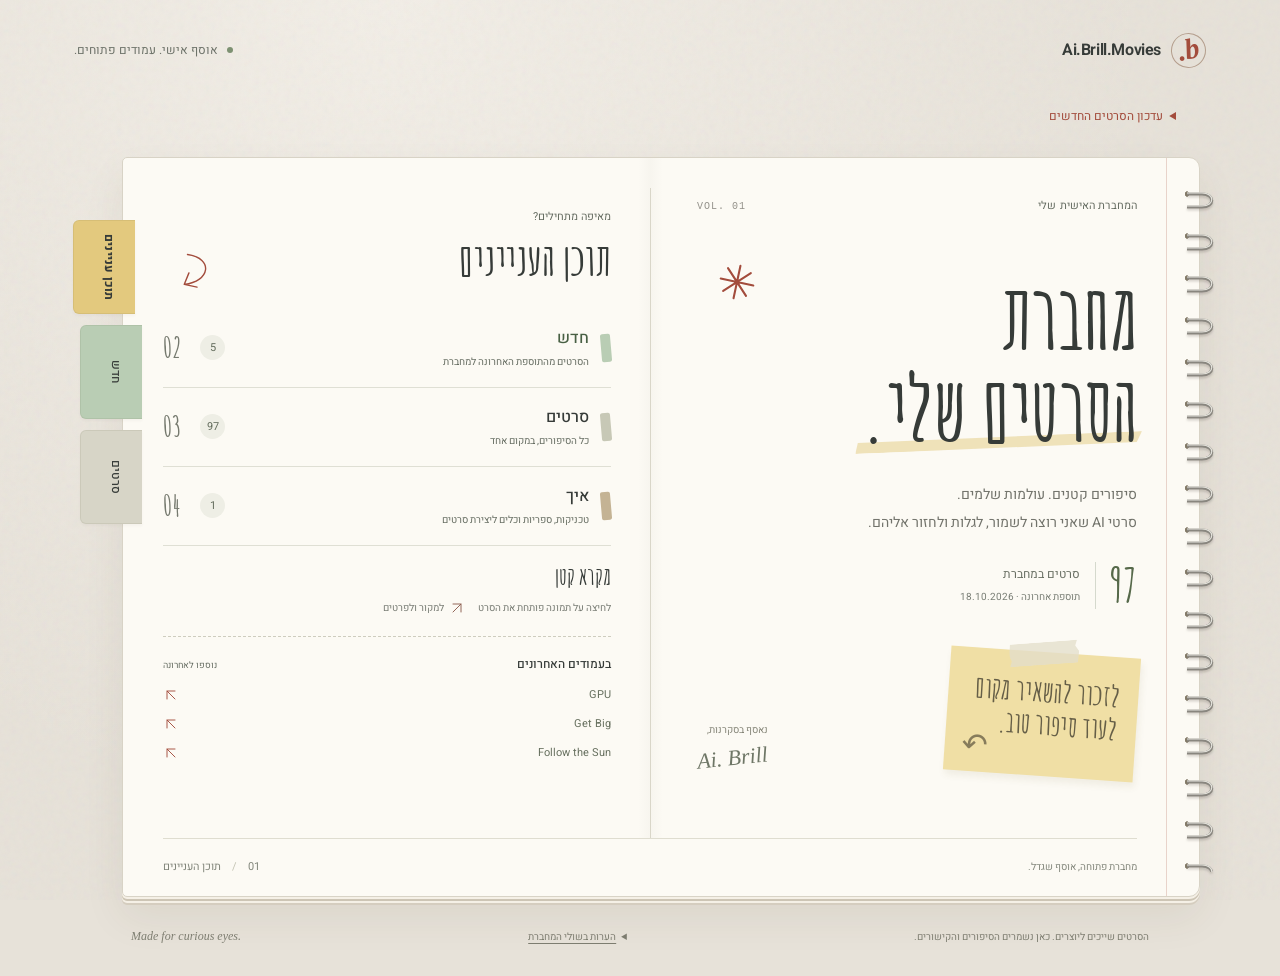
==== index.html @ 8039e8ba "Remove loved and disliked tabs and TOC rows" ====
<!doctype html>
<html lang="he" dir="rtl">
<head>
  <meta charset="utf-8">
  <meta name="viewport" content="width=device-width, initial-scale=1">
  <meta name="description" content="מחברת הסרטים האישית שלי. אוסף של סרטי AI, סיפורים, יוצרים ורעיונות ששווה לשמור.">
  <meta name="theme-color" content="#e7e2d9">
  <title>מחברת הסרטים שלי | Ai.Brill.Movies</title>
  <link rel="icon" href="assets/favicon.ico" sizes="16x16 32x32 48x48">
  <link rel="icon" href="assets/favicon.svg" type="image/svg+xml" sizes="any">
  <link rel="apple-touch-icon" href="assets/apple-touch-icon.png" sizes="180x180">
  <link rel="preload" href="assets/fonts/heebo.woff" as="font" type="font/woff" crossorigin>
  <link rel="preload" href="assets/fonts/amatic-hebrew.woff" as="font" type="font/woff" crossorigin>
  <link rel="stylesheet" href="style.css">
  <script src="film-images.js" defer></script>
  <script src="film-dates.js" defer></script>
  <script src="film-editor.js" defer></script>
  <script src="script.js" defer></script>
</head>
<body>
  <a class="skip" href="#main">דילוג למחברת</a>
  <header class="desk-header">
    <a class="brand" href="#home" aria-label="Ai.Brill.Movies — תוכן העניינים"><span class="brand-mark" aria-hidden="true">b.</span><span dir="ltr">Ai.Brill.Movies</span></a>
    <p class="desk-caption"><span class="status-dot" aria-hidden="true"></span> אוסף אישי. עמודים פתוחים.</p>
  </header>
  <details class="library-update">
    <summary>עדכון הסרטים החדשים</summary>
    <p>להכנסת הסרטים מהתוספת האחרונה ל״חדש״ ולהשארת הסרטים הקודמים בקטגוריות שלהם.</p>
    <a class="file-button" href="https://github.com/Adibrill1/Ai.Brill.Movies/actions/workflows/update-films.yml" target="_blank" rel="noopener noreferrer">פתיחת העדכון ב־GitHub <svg class="arrow-icon" aria-hidden="true" viewBox="0 0 24 24"><path d="M6 18 18 6M6 6h12v12"/></svg></a>
    <p>ב־GitHub לחצי על <bdi>Run workflow</bdi> ואז על כפתור ההפעלה הירוק. נדרשת כניסה לחשבון שלך. בסיום חזרי למחברת ורענני את העמוד.</p>
  </details>
  <div class="notebook-wrap">
    <nav class="page-tabs" aria-label="דפי המחברת">
      <a href="#home" data-page="home" class="tab tab-home" aria-current="page">תוכן עניינים</a>
      <a href="#new" data-page="new" class="tab tab-new">חדש</a>
      <a href="#all" data-page="all" class="tab tab-all">סרטים</a>
    </nav>
    <main id="main" class="notebook" tabindex="-1">
      <div class="binding" aria-hidden="true"></div>
      <div class="load-error" id="load-error" role="alert" hidden><p>הסרטים לא נטענו. אפשר לנסות שוב.</p><button id="retry" type="button">ניסיון נוסף <span aria-hidden="true">↻</span></button></div>
      <section id="home-page" aria-labelledby="home-title">
        <div class="opening-spread">
          <div class="cover-page">
            <div class="page-kicker"><span>המחברת האישית שלי</span><span class="edition" dir="ltr">VOL. 01</span></div>
            <div class="cover-heading"><svg class="pencil-star" aria-hidden="true" viewBox="0 0 48 48"><path d="M24 4v40M4 24h40M10 10l28 28M10 38l28-28"/></svg><h1 id="home-title" tabindex="-1">מחברת<br><span>הסרטים שלי.</span></h1><p class="intro">סיפורים קטנים. עולמות שלמים.<br>סרטי AI שאני רוצה לשמור, לגלות ולחזור אליהם.</p></div>
            <div class="collection-stamp"><span class="stamp-number" id="total-films">—</span><span>סרטים במחברת<br><span id="last-updated">ועוד מקום לסיפורים חדשים</span></span></div>
            <div class="cover-bottom"><div class="sticky-note"><span class="tape" aria-hidden="true"></span><p>לזכור להשאיר מקום<br>לעוד סיפור טוב.</p><span class="note-swish" aria-hidden="true">↶</span></div><div class="cover-signature"><span>נאסף בסקרנות,</span><span class="signature" dir="ltr">Ai. Brill</span></div></div>
          </div>
          <div class="contents-page">
            <div class="contents-heading"><span class="eyebrow">מאיפה מתחילים?</span><h2>תוכן העניינים</h2><svg class="hand-arrow" aria-hidden="true" viewBox="0 0 42 42"><path d="M9 4c27 0 26 24 1 30m0 0 3-12m-3 12 13 1"/></svg></div>
            <nav class="contents" aria-label="תוכן העניינים">
              <a class="contents-row" href="#new"><span class="contents-swatch swatch-new" aria-hidden="true"></span><span class="contents-label">חדש<small>הסרטים מהתוספת האחרונה למחברת</small></span><span class="contents-count" data-count="new">—</span><span class="contents-number">02</span></a>
              <a class="contents-row" href="#all"><span class="contents-swatch swatch-all" aria-hidden="true"></span><span class="contents-label">סרטים<small>כל הסיפורים, במקום אחד</small></span><span class="contents-count" data-count="all">—</span><span class="contents-number">03</span></a>
              <a class="contents-row" href="#how"><span class="contents-swatch swatch-how" aria-hidden="true"></span><span class="contents-label">איך<small>טכניקות, ספריות וכלים ליצירת סרטים</small></span><span class="contents-count" data-count="how">—</span><span class="contents-number">04</span></a>
            </nav>
            <div class="legend"><h3>מקרא קטן</h3><div class="legend-items"><span>לחיצה על תמונה פותחת את הסרט</span><span><svg class="arrow-icon" aria-hidden="true" viewBox="0 0 24 24"><path d="M6 18 18 6M6 6h12v12"/></svg> למקור ולפרטים</span></div></div>
            <section class="recent" aria-labelledby="recent-title"><div class="recent-heading"><h3 id="recent-title">בעמודים האחרונים</h3><span>נוספו לאחרונה</span></div><div id="recent-films"><p class="loading-copy" role="status">פותחים את המחברת…</p></div></section>
          </div>
        </div>
        <div class="page-footer"><span>מחברת פתוחה, אוסף שגדל.</span><span class="page-number">01 <span aria-hidden="true">/</span> תוכן העניינים</span></div>
      </section>
      <section id="collection-page" aria-labelledby="collection-title" hidden>
        <div class="collection-topline"><a class="back-link" href="#home"><span aria-hidden="true">→</span> לתוכן העניינים</a><span class="chapter-label" id="chapter-label">פרק 03</span></div>
        <header class="collection-heading"><div><span class="eyebrow" id="collection-eyebrow">כל הסיפורים, במקום אחד</span><h1 id="collection-title" tabindex="-1">סרטים</h1></div><p id="count" role="status" aria-live="polite"></p></header>
        <section class="controls" aria-label="חיפוש ומיון סרטים">
          <div class="search-field"><label for="search" class="visually-hidden">חיפוש לפי שם סרט, יוצר או כלי</label><svg aria-hidden="true" viewBox="0 0 24 24"><circle cx="10.5" cy="10.5" r="6.5"></circle><path d="m16 16 5 5"></path></svg><input type="search" id="search" placeholder="לחפש בין הדפים… שם סרט, יוצר או כלי"></div>
          <div class="sort-field"><label for="sort">לסדר לפי</label><select id="sort"><option value="newest">תאריך הסרט — החדש קודם</option><option value="oldest">תאריך הסרט — הישן קודם</option><option value="shortest">אורך הסרט — הקצר קודם</option><option value="longest">אורך הסרט — הארוך קודם</option><option value="title">שם הסרט</option></select></div><div class="hearts-field"><input type="checkbox" id="hearts-only"><label for="hearts-only">רק מסומנים בלב</label></div>
        </section>
        <p id="date-sort-note" class="field-hint">המיון לפי תאריך יצירה, ובהיעדרו לפי תאריך פרסום. תאריך חסר מופיע בסוף. אפשר להזין גם שנה בלבד דרך עריכת הכרטיס.</p>
        <div class="filter-summary"><p id="page-note">כל סרט הוא עולם קטן.</p><button id="reset" type="button" hidden>ניקוי החיפוש <span aria-hidden="true">×</span></button></div>
        <details class="personal-settings"><summary>הבחירות האישיות שלי</summary><p>הקטגוריות, הפריימים, המשכים והתאריכים שתערכי נשמרים בדפדפן הזה. אפשר לגבות אותם לקובץ ולהעביר למכשיר אחר.</p><div class="backup-actions"><button id="export-preferences" type="button">הורדת גיבוי</button><label class="file-button" for="import-preferences">טעינת גיבוי</label><input id="import-preferences" class="visually-hidden" type="file" accept="application/json,.json"></div><p id="preferences-status" role="status" aria-live="polite"></p></details>
        <div id="empty" class="empty-state" hidden><span class="empty-doodle" aria-hidden="true">⌕</span><h2>עוד לא כתוב כאן סיפור כזה.</h2><p>אפשר לנסות שם אחר או לפתוח עמוד אחר במחברת.</p></div>
        <p id="move-status" class="move-status" role="status" aria-live="polite"></p>
        <div id="grid" class="grid"></div>
        <div class="collection-end"><span aria-hidden="true">✳︎</span> סוף העמוד, בינתיים.</div>
        <div class="page-footer"><a href="#home">בחזרה לתוכן העניינים</a><span class="page-number" id="collection-page-number">03</span></div>
      </section>
      <noscript><p class="noscript">כדי לדפדף במחברת יש להפעיל JavaScript. אפשר גם לפתוח את <a href="films.json">רשימת הסרטים המלאה</a>.</p></noscript>
    </main>
  </div>
  <dialog id="film-editor" aria-labelledby="editor-title" aria-describedby="editor-storage-note">
    <form id="editor-form">
      <div class="editor-header"><div><span class="eyebrow">הכרטיס שלי במחברת</span><h2 id="editor-title">עריכת הכרטיס</h2><p id="editor-film-title" dir="auto"></p></div><button id="close-editor" class="close-editor" type="button" aria-label="סגירת בורר הפריימים">×</button></div>
      <p id="editor-storage-note" class="editor-note">הבחירה נשמרת בדפדפן הזה. אפשר לגבות אותה דרך ״הבחירות האישיות שלי״.</p>
      <fieldset id="frame-presets"><legend>תמונות לבחירה</legend><p id="frame-options-hint" class="field-hint"></p><div id="frame-options" class="frame-options"></div></fieldset>
      <div class="saved-frame-input"><label class="file-button" for="frame-image-file">בחירת פריים שכבר שמרתי כתמונה</label><input id="frame-image-file" class="visually-hidden" type="file" accept="image/jpeg,image/png,image/webp"></div>
      <div id="selected-frame" class="selected-frame" hidden><img id="frame-preview" alt="הפריים שנבחר לכרטיס"><span id="frame-selection-label">התמונה שנבחרה</span></div>
      <div class="duration-field"><label for="film-duration">אורך הסרט</label><input id="film-duration" type="text" dir="ltr" inputmode="text" placeholder="02:35" maxlength="9" aria-describedby="duration-hint"><small id="duration-hint">דקות:שניות, למשל 02:35. לסרט ארוך: שעות:דקות:שניות.</small></div>
      <fieldset class="film-date-fields"><legend>מתי הסרט נוצר או פורסם?</legend><p class="field-hint">אפשר לציין שנה (2025), חודש (2025-03) או תאריך מלא (2025-03-21). תאריך יצירה קודם לתאריך פרסום במיון.</p><label for="createdDate">תאריך יצירה</label><input id="createdDate" type="text" dir="ltr" maxlength="10" placeholder="YYYY-MM-DD"><label for="publishedDate">תאריך פרסום</label><input id="publishedDate" type="text" dir="ltr" maxlength="10" placeholder="YYYY-MM-DD"></fieldset>
      <p id="editor-message" class="editor-message" role="status" aria-live="polite"></p>
      <div class="editor-actions"><button id="save-film-preferences" type="submit">שמירה בכרטיס</button><button id="restore-film-defaults" type="button">חזרה לתמונה ולמשך המקוריים</button></div>
    </form>
  </dialog>
  <footer class="desk-footer"><p>הסרטים שייכים ליוצרים. כאן נשמרים הסיפורים והקישורים.</p><details><summary>הערות בשולי המחברת</summary><p>התאריך ליד סימן ＋ הוא תאריך ההוספה למחברת. המיון לפי תאריך הסרט משתמש בתאריך יצירה, או בתאריך פרסום כשאין תאריך יצירה; תאריך חסר אינו מוחלף בתאריך ההוספה. משך הצפייה הוא של גרסת הסרט המקושרת; לגרסאות אחרות עשוי להיות אורך שונה. כלי שלא אומת מסומן במפורש. פוסטרים: Runway AI Film Festival. תמונות מקדימות: סרטי YouTube ועמוד היוצר של PAOLA. בחירה בפסטיבל אינה מעידה על הכלי שבו נוצר הסרט.</p></details><span dir="ltr">Made for curious eyes.</span></footer>
</body>
</html>
---- style.css ----
@font-face{font-family:Heebo;src:url('assets/fonts/heebo.woff') format('woff');font-weight:100 900;font-display:swap}
@font-face{font-family:Amatic;src:url('assets/fonts/amatic-hebrew.woff') format('woff');font-weight:700;font-display:swap}
:root{color-scheme:light;--desk:#e7e2d9;--paper:#fcfaf4;--ink:#363b38;--muted:#656c61;--line:#dfdfd4;--rust:#a34c3c;--sage:#9eae8a;--pink:#dba997;--blue:#99afbf;--yellow:#e3c97e;--hand:Amatic,'Noto Sans Hebrew',sans-serif}
*{box-sizing:border-box}html{scroll-behavior:smooth;scroll-padding-top:28px}body{margin:0;background:radial-gradient(ellipse at 30% 0%,#f2eee7 0,transparent 60%),var(--desk);color:var(--ink);font:15px/1.65 Heebo,Arial,sans-serif}body::before{content:'';position:fixed;inset:0;pointer-events:none;opacity:.2;background-image:url("data:image/svg+xml,%3Csvg viewBox='0 0 180 180' xmlns='http://www.w3.org/2000/svg'%3E%3Cfilter id='n'%3E%3CfeTurbulence type='fractalNoise' baseFrequency='.8' numOctaves='3' stitchTiles='stitch'/%3E%3C/filter%3E%3Cpath fill='%23968f80' opacity='.24' filter='url(%23n)' d='M0 0h180v180H0z'/%3E%3C/svg%3E");z-index:-1}a{color:inherit;text-decoration:none}button,input,select{font:inherit;color:inherit}button{cursor:pointer}a,button{touch-action:manipulation;-webkit-tap-highlight-color:transparent}:focus-visible{outline:2px solid var(--rust);outline-offset:5px;border-radius:2px}[hidden]{display:none!important}.visually-hidden{position:absolute;width:1px;height:1px;padding:0;margin:-1px;overflow:hidden;clip-path:inset(50%);white-space:nowrap;border:0}.skip{position:fixed;top:-100px;right:20px;background:var(--paper);padding:12px 20px;z-index:10}.skip:focus{top:8px}
/* Desk, paper edges, binding and index tabs. */
.desk-header{max-width:1200px;margin:0 auto;padding:30px 34px 24px;display:flex;justify-content:space-between;align-items:center;gap:16px}.brand{display:flex;align-items:center;gap:10px;font-size:16px;font-weight:650;letter-spacing:-.4px}.brand-mark{font-family:Georgia,serif;font-size:29px;font-style:italic;line-height:1;color:var(--rust);border:1px solid #b49e8d;width:35px;height:35px;text-align:center;border-radius:50%;transform:rotate(-12deg);padding-top:1px}.desk-caption{margin:0;display:flex;align-items:center;gap:9px;font-size:12px;color:#6d7269}.status-dot{width:6px;height:6px;border-radius:50%;background:#7d9172}.notebook-wrap{position:relative;max-width:1120px;margin:0 auto 32px;padding-left:42px}.notebook{position:relative;min-height:720px;background:var(--paper);border:1px solid #d8d3c6;border-radius:5px 11px 11px 5px;box-shadow:0 2px 0 #f5f0e6,0 4px 0 #cdc5b5,0 6px 0 #f5f0e6,0 8px 0 #d5cdbf,0 20px 40px #493a2414;padding:30px 62px 0 40px}.notebook::before{content:'';position:absolute;inset:0 32px 0 auto;border-right:1px solid #d6aea180;pointer-events:none}.binding{position:absolute;top:24px;bottom:24px;right:-12px;width:30px;z-index:3;background:radial-gradient(ellipse 4px 6px at 18px 14px,#716655 0 60%,transparent 70%) 0 0/30px 42px repeat-y;pointer-events:none}.binding::after{content:'';position:absolute;inset:0;background:repeating-linear-gradient(180deg,transparent 0 10px,#bbb7af 10px,#f5f4f0 12px,#9b988f 14px,#77766f 16px,transparent 17px 42px);width:26px;filter:drop-shadow(0 2px 1px #42382b33);border-radius:5px}.page-tabs{position:absolute;top:63px;left:0;width:62px;display:flex;flex-direction:column;gap:11px;z-index:2}.tab{height:94px;width:62px;writing-mode:vertical-rl;display:flex;align-items:center;justify-content:center;border:1px solid #51482b15;border-right:0;border-radius:6px 0 0 6px;padding-left:7px;box-shadow:0 2px 3px #4038290a;font-size:12px;font-weight:500;letter-spacing:.2px;transition:transform .2s}.tab:hover,.tab[aria-current='page']{transform:translateX(-7px)}.tab[aria-current='page']{font-weight:750}.tab-home{background:var(--yellow)}.tab-all{background:#d7d5c7}.tab-festival{background:var(--sage)}.tab-community{background:var(--pink)}.tab-official{background:var(--blue)}.tab-how{background:#d8c9ae}
/* The opening spread. */
.opening-spread{display:grid;grid-template-columns:1fr 1fr;min-height:650px}.cover-page{padding:9px 0 24px 46px;position:relative;border-left:1px solid #dddacd}.cover-page::after{content:'';position:absolute;left:-13px;top:-30px;bottom:0;width:25px;background:linear-gradient(90deg,transparent,#62584208,transparent);pointer-events:none}.page-kicker{display:flex;justify-content:space-between;align-items:center;color:var(--muted);font-size:11px;letter-spacing:.1px}.edition{font:10px/1.5 monospace;letter-spacing:1px;color:#93918a}.cover-heading{position:relative;padding-top:56px}.cover-heading h1{font-family:var(--hand);font-weight:700;font-size:89px;line-height:1.03;letter-spacing:-1.6px;margin:0 0 27px}.cover-heading h1 span{display:inline-block;position:relative;z-index:0}.cover-heading h1 span::after{content:'';position:absolute;bottom:5px;left:-6px;right:-5px;height:13px;background:#dec16f70;transform:rotate(-2deg);z-index:-1;clip-path:polygon(1% 16%,100% 0,98% 83%,0 100%)}.pencil-star{position:absolute;left:20px;top:47px;font-size:40px;font-weight:400;color:var(--rust);transform:rotate(12deg)}.intro{font-size:14px;line-height:1.95;color:#72736b;margin:0;max-width:300px}.collection-stamp{display:flex;align-items:center;gap:15px;margin:26px 0 12px;color:#6a7064;font-size:12px;line-height:1.8}.stamp-number{font:700 47px/1 var(--hand);color:#56694a;border-left:1px solid #d5d9cd;padding-left:14px}.collection-stamp #last-updated{font-size:10px;color:#787d74}.cover-bottom{display:flex;justify-content:space-between;align-items:flex-end;margin-top:43px;gap:16px}.sticky-note{position:relative;transform:rotate(4deg);background:#f0dfa5;width:190px;min-height:124px;padding:23px 19px 10px;box-shadow:2px 5px 7px #66592c14;flex-shrink:0}.sticky-note p{margin:0;font:700 29px/1.15 var(--hand);color:#655e47}.tape{position:absolute;width:70px;height:23px;background:#e4dfccc4;top:-10px;left:58px;transform:rotate(-8deg);clip-path:polygon(2% 2%,98% 0,95% 25%,100% 50%,97% 100%,0 100%,3% 75%,0 50%)}.note-swish{position:absolute;bottom:0;left:17px;font-size:31px;color:#877c5b}.cover-signature{display:flex;flex-direction:column;gap:5px;padding-bottom:2px;color:#848477;font-size:10px}.signature{font:italic 22px/1.4 Georgia,serif;color:#6e7666;transform:rotate(-6deg);white-space:nowrap}
.contents-page{padding:15px 39px 24px 0}.contents-heading{position:relative;margin-bottom:22px}.eyebrow{font-size:11px;color:var(--muted)}.contents-heading h2{font:700 44px/1.25 var(--hand);margin:4px 0 0}.hand-arrow{position:absolute;left:13px;bottom:-7px;font:40px/1 var(--hand);color:var(--rust);transform:rotate(8deg)}.contents-row{display:flex;align-items:center;gap:12px;min-height:79px;border-bottom:1px solid var(--line);position:relative;padding:10px 0;transition:padding .2s}.contents-row:hover{padding-right:7px}.contents-swatch{width:10px;height:28px;border-radius:2px;transform:rotate(-5deg);flex-shrink:0}.swatch-all{background:#c7c8b6}.swatch-festival{background:var(--sage)}.swatch-community{background:var(--pink)}.swatch-official{background:var(--blue)}.swatch-how{background:#c4b394}.contents-label{font-size:16px;font-weight:500}.contents-label small{display:block;font-size:10px;color:var(--muted);font-weight:400;margin-top:2px}.contents-count{margin-right:auto;color:#656e5e;background:#eeeee5;min-width:25px;height:25px;display:grid;place-items:center;font-size:11px;border-radius:50%}.contents-number{font:700 28px/1 var(--hand);color:#75796e;width:25px;text-align:left}.legend{padding:18px 0 13px}.legend h3{font:700 24px/1 var(--hand);margin:0 0 12px}.legend-items{display:flex;gap:13px;flex-wrap:wrap;font-size:10px;color:#777b73}.legend-items span{display:flex;align-items:center;gap:5px}.legend-items b{font:18px/1 Arial,sans-serif;color:#8a5b4c}.recent{border-top:1px dashed #cecdbf;margin-top:7px;padding-top:18px}.recent-heading{display:flex;justify-content:space-between;align-items:baseline;gap:12px}.recent-heading h3{font-size:12px;margin:0;font-weight:500}.recent-heading>span{font-size:9px;color:var(--muted)}.recent-link{display:flex;align-items:center;justify-content:space-between;gap:12px;padding-top:11px;color:#687160;font-size:11px}.recent-link bdi{overflow:hidden;text-overflow:ellipsis;white-space:nowrap}.recent-link>span{font-size:15px;color:var(--rust)}.recent-link:hover bdi{text-decoration:underline;text-underline-offset:4px}.loading-copy{font-size:12px;color:var(--muted)}.page-footer{display:flex;align-items:center;justify-content:space-between;gap:16px;min-height:58px;border-top:1px solid #dfddd0;color:#82867b;font-size:10px}.page-number{font-variant-numeric:tabular-nums;font-size:11px}.page-number>span{padding:0 8px;color:#c3c3b3}.desk-footer{max-width:1078px;margin:0 auto 30px;padding:0 30px;color:#7e7e71;display:flex;justify-content:space-between;gap:18px;align-items:flex-start;font-size:10px}.desk-footer p{margin:0}.desk-footer>span{font:italic 12px Georgia,serif;white-space:nowrap}.desk-footer details{max-width:300px}.desk-footer summary{cursor:pointer;text-decoration:underline;text-underline-offset:3px}.desk-footer details p{margin-top:8px;line-height:1.8}
/* Film pages and paper photo cards. */
.collection-topline{display:flex;justify-content:space-between;align-items:center;padding:3px 0 23px;color:#7c8174;font-size:11px}.back-link{display:flex;align-items:center;gap:10px}.back-link:hover{color:var(--rust)}.chapter-label{font-size:10px;border:1px solid #d6d7c8;padding:3px 11px;border-radius:2px}.collection-heading{display:flex;align-items:flex-end;justify-content:space-between;gap:20px;margin-bottom:24px}.collection-heading h1{font:700 64px/1.2 var(--hand);margin:2px 0 0}.collection-heading>p{font-size:12px;color:var(--muted);margin:0 0 10px}.controls{display:flex;align-items:center;gap:24px;border-top:1px solid var(--line);border-bottom:1px solid var(--line);padding:13px 0}.search-field{position:relative;flex:1}.search-field svg{position:absolute;right:0;top:50%;transform:translateY(-50%);width:18px;height:18px;fill:none;stroke:#8f9387;stroke-width:1.5}.search-field input{width:100%;height:42px;border:0;background:transparent;padding:8px 30px 8px 10px;font-size:13px;min-width:0}.search-field input::placeholder{color:#898c82}.sort-field{display:flex;align-items:center;gap:10px;flex-shrink:0}.sort-field label{font-size:10px;color:var(--muted)}.sort-field select{background:#f1f0e7;border:1px solid #dfdfd1;padding:8px 9px;min-height:42px;font-size:11px;border-radius:3px}.filter-summary{min-height:51px;display:flex;align-items:center;justify-content:space-between;gap:12px;font-size:11px;color:var(--muted)}.filter-summary p{margin:0}#reset{border:0;background:none;color:var(--rust);font-size:11px;min-height:42px;padding:8px 0}#reset span{font-size:18px;padding-right:5px}.grid{display:grid;grid-template-columns:repeat(3,minmax(0,1fr));gap:32px 23px;padding:6px 0 30px}.card{min-width:0;display:flex;flex-direction:column;scroll-margin-top:30px}.film-photo{position:relative;background:#fffef8;padding:7px 7px 23px;box-shadow:0 2px 5px #49452f1c;border:1px solid #e8e5d8;transform:rotate(-1deg);margin-bottom:19px}.card:nth-child(3n+2) .film-photo{transform:rotate(1.2deg)}.card:nth-child(3n) .film-photo{transform:rotate(-.6deg)}.film-photo::after{content:'';position:absolute;top:-9px;left:37%;width:65px;height:20px;background:#e6dcc2a6;transform:rotate(4deg);clip-path:polygon(1% 0,100% 3%,97% 25%,100% 60%,97% 100%,0 98%,3% 65%,0 30%)}.film-media{position:relative;aspect-ratio:16/10;overflow:hidden;background:#c8d0b7}.poster{position:absolute;inset:0;width:100%;height:100%;object-fit:contain;background:#efebe1;z-index:1}.paper-art{height:100%;display:flex;flex-direction:column;justify-content:center;align-items:center;gap:10px;position:relative;padding:24px;text-align:center;color:#44523f;background:#d7ddc9;overflow:hidden}.paper-art::before{content:'';position:absolute;inset:12px;border:1px solid currentColor;opacity:.22}.paper-art::after{content:'';position:absolute;inset:auto -15px -50px auto;width:150px;height:150px;border:1px solid currentColor;border-radius:50%;opacity:.2}.art-title{position:relative;font:italic 26px/1.15 Georgia,serif;overflow-wrap:anywhere;z-index:1}.art-caption{font:9px/1 monospace;letter-spacing:2px;opacity:.7}.art-1{background:#dfc6b9;color:#6b473e}.art-2{background:#c5d4d9;color:#455c61}.art-3{background:#e6d7ae;color:#72603e}.art-4{background:#d2ccda;color:#59516c}.art-1::after{border-radius:0;transform:rotate(35deg)}.art-3::after{inset:-70px auto auto -20px;width:190px;height:190px}.film-number{position:absolute;bottom:4px;left:10px;font:10px/1.5 monospace;color:#929184}.card-body{display:flex;flex-direction:column;flex:1}.topline{display:flex;align-items:center;justify-content:space-between;gap:8px;font-size:10px;color:#686e61}.badge{display:inline-flex;align-items:center;gap:5px;color:#6c7661}.badge::before{content:'';width:5px;height:5px;background:var(--sage);border-radius:50%}.category-community::before{background:var(--pink)}.category-official::before{background:var(--blue)}.category-films::before{background:var(--sage)}.category-how::before{background:#a59074}.card h2{font-size:19px;font-weight:550;line-height:1.35;margin:12px 0 5px;text-align:right;overflow-wrap:anywhere;letter-spacing:-.3px}.creator{font-size:12px;color:#686e61;text-align:right;line-height:1.6;margin:0 0 13px;overflow-wrap:anywhere}.blurb{font-size:14px;line-height:1.9;color:#6b7165;margin:0 0 17px}.tool{font-size:11px;color:#686e61;margin:auto 0 0;padding-top:12px;border-top:1px dashed #dbdbcd;line-height:1.8}.tool strong{font-weight:500;color:#717766}.tool bdi{margin-right:5px}.source{font-size:10px;color:#7a806f;min-height:44px;display:flex;align-items:center;gap:5px}.collection-end{display:flex;align-items:center;justify-content:center;gap:11px;padding:10px 0 35px;color:#929282;font:700 25px/1 var(--hand)}.collection-end span{color:#a59074;font-size:22px}.empty-state{text-align:center;padding:30px 12px 55px;color:var(--muted)}.empty-doodle{font-size:50px;color:#ac9d80}.empty-state h2{font:700 40px/1.3 var(--hand);margin:6px 0}.empty-state p{font-size:13px}.load-error{padding:16px;margin-bottom:20px;border:1px dashed #b97c66;color:var(--rust);background:#faf0e5;font-size:13px}.load-error p{margin:0 0 8px}.load-error button{border:1px solid #bd9d89;background:var(--paper);padding:8px 15px;min-height:44px;border-radius:3px}.noscript{padding:20px 0}.noscript a{text-decoration:underline}
/* Tablet and mobile: tabs move to the top and the spread becomes one page. */
@media(min-width:1200px){.notebook-wrap{margin-top:10px}.desk-header{padding-top:33px;padding-bottom:27px}}
@media(max-width:1150px){.notebook-wrap{margin-right:30px;margin-left:22px}.cover-page{padding-left:30px}.contents-page{padding-right:28px}.notebook{padding-right:54px;padding-left:30px}.cover-heading h1{font-size:80px}.pencil-star{left:0}.cover-bottom{gap:10px}.sticky-note{width:165px}.cover-signature{font-size:9px}}
@media(max-width:900px){.cover-page{padding-left:24px}.contents-page{padding-right:24px}.notebook{padding-left:24px}.cover-heading h1{font-size:71px}.pencil-star{font-size:29px;top:32px}.intro{font-size:12px}.cover-bottom{flex-direction:column;align-items:flex-start;gap:27px;margin-top:32px}.cover-signature{align-self:flex-end;flex-direction:row;align-items:center;gap:8px}.contents-label{font-size:14px}.contents-row{gap:8px}.contents-label small{font-size:9px}.contents-number{font-size:25px}.contents-count{min-width:21px;height:21px;font-size:10px}.contents-heading h2{font-size:40px}.hand-arrow{left:0}.legend-items{gap:8px;font-size:9px}.recent-heading{flex-wrap:wrap;gap:2px}.grid{grid-template-columns:repeat(2,minmax(0,1fr));gap:32px 24px}.desk-footer>span{display:none}}
@media(max-width:650px){html{scroll-padding-top:15px}.desk-header{padding:20px 20px 19px}.brand{font-size:14px}.brand-mark{width:30px;height:30px;font-size:24px}.desk-caption{font-size:10px}.notebook-wrap{margin:0 13px 24px 13px;padding:0}.page-tabs{position:relative;inset:auto;width:auto;flex-direction:row;gap:5px;padding:0 18px 0 2px;align-items:flex-end;overflow-x:auto}.tab{writing-mode:horizontal-tb;min-width:0;width:auto;flex:1;white-space:nowrap;height:42px;padding:7px 9px;border-radius:5px 5px 0 0;border:1px solid #51482b15;border-bottom:0;font-size:10px}.tab:hover,.tab[aria-current='page']{transform:none;height:47px}.notebook{border-radius:3px 8px 8px 3px;padding:23px 38px 0 23px;min-height:0}.notebook::before{right:21px}.binding{right:-11px;width:25px}.binding::after{width:23px}.opening-spread{display:block}.cover-page{border-left:0;padding:0 0 29px}.cover-page::after{display:none}.page-kicker{font-size:10px}.edition{font-size:9px}.cover-heading{padding-top:37px}.cover-heading h1{font-size:85px;line-height:1.02;margin-bottom:22px}.pencil-star{left:21px;top:37px;font-size:37px}.intro{font-size:13px;line-height:1.95}.collection-stamp{margin-top:23px;font-size:12px}.collection-stamp #last-updated{font-size:10px}.cover-bottom{flex-direction:row;align-items:flex-end;margin-top:30px;gap:12px}.sticky-note{width:172px;min-height:110px;padding-top:21px}.sticky-note p{font-size:26px}.cover-signature{display:flex;flex-direction:column;align-items:flex-start;align-self:flex-end;padding-bottom:6px;gap:4px}.signature{font-size:20px}.contents-page{padding:28px 0 25px;border-top:1px dashed #d1cfbd}.contents-heading{margin-bottom:15px}.contents-heading h2{font-size:45px}.contents-row{min-height:78px;gap:12px}.contents-label{font-size:16px}.contents-label small{font-size:10px}.contents-count{width:24px;height:24px;font-size:11px}.contents-number{font-size:27px}.hand-arrow{left:19px;font-size:40px}.legend{padding-top:24px}.legend-items{gap:13px;font-size:10px}.recent{margin-top:12px;padding-top:21px}.recent-heading h3{font-size:13px}.recent-heading>span{font-size:10px}.recent-link{padding-top:15px;font-size:12px;min-height:40px}.page-footer{font-size:9px;min-height:55px}.page-number{font-size:10px}.desk-footer{display:block;padding:0 25px;font-size:9px}.desk-footer details{margin-top:8px;max-width:none}.collection-topline{padding-bottom:25px;font-size:10px}.collection-heading{gap:10px;align-items:center;margin-bottom:23px}.collection-heading h1{font-size:56px}.collection-heading>p{font-size:10px;white-space:nowrap;align-self:flex-end;margin-bottom:7px}.collection-heading .eyebrow{font-size:10px}.controls{display:block;padding:8px 0 12px}.search-field input{font-size:12px;min-height:44px}.sort-field{justify-content:flex-end;margin-top:5px}.sort-field select{font-size:11px;min-height:40px}.grid{grid-template-columns:1fr;gap:36px;padding-top:12px}.film-photo{padding-bottom:26px;margin-bottom:22px}.film-media{aspect-ratio:16/10}.art-title{font-size:32px}.art-caption{font-size:10px}.topline{font-size:10px}.card h2{font-size:23px;margin-top:12px}.creator{font-size:11px}.blurb{font-size:14px;line-height:1.9}.tool{font-size:11px}.source{font-size:12px;min-height:48px}.collection-end{padding-top:8px;padding-bottom:30px}.filter-summary{font-size:10px}}
@media(max-width:370px){.desk-caption{font-size:9px;gap:5px}.notebook{padding-left:18px;padding-right:33px}.tab{padding:7px 6px;font-size:9px}.cover-heading h1{font-size:76px}.pencil-star{left:7px}.sticky-note{width:150px}.cover-signature{font-size:8px}.signature{font-size:17px}.contents-label{font-size:15px}.legend-items{gap:9px;font-size:9px}.collection-heading h1{font-size:47px}}
@media(prefers-reduced-motion:reduce){html{scroll-behavior:auto}*,*::before,*::after{transition:none!important}}

/* Draw symbols directly so they render consistently with Hebrew fonts. */
.arrow-icon{width:16px;height:16px;flex-shrink:0;fill:none;stroke:currentColor;stroke-width:1.4;stroke-linecap:round;stroke-linejoin:round}
.recent-link .arrow-icon{color:var(--rust);transform:scaleX(-1)}
.legend-items .arrow-icon{color:#8a5b4c}
.pencil-star{width:40px;height:40px;fill:none;stroke:var(--rust);stroke-width:2.5;stroke-linecap:round}
.hand-arrow{width:42px;height:42px;fill:none;stroke:var(--rust);stroke-width:1.4;stroke-linecap:round;stroke-linejoin:round}
.binding{width:36px;right:-16px;background:radial-gradient(ellipse 3px 4px at 8px 12px,#857c6a 60%,transparent 75%) 0 0/36px 42px repeat-y}
.binding::after{width:36px;filter:drop-shadow(0 2px 1px #42382b33);background:url("data:image/svg+xml,%3Csvg xmlns='http://www.w3.org/2000/svg' viewBox='0 0 36 42'%3E%3Cpath d='M8 12h15c13 0 13 13 0 13H8' fill='none' stroke='%2389867f' stroke-width='3'/%3E%3Cpath d='M8 11h15c13 0 13 13 0 13H8' fill='none' stroke='%23e4e3dc' stroke-width='1.2'/%3E%3C/svg%3E") 0 0/36px 42px repeat-y}
@media(max-width:650px){.binding{right:-12px;width:31px}.binding::after{width:31px;background-size:31px 42px}.pencil-star{width:33px;height:33px}}

/* Clickable film photos and personal frame choices. */
.tab-new, .swatch-new { background: #b9cdb4; }
.contents-row[href='#new'] .contents-label { color: #486044; }
.film-media { aspect-ratio: 16 / 9; }
.card .film-photo, .card:nth-child(3n+2) .film-photo, .card:nth-child(3n) .film-photo { transform: none; }
.poster { object-fit: scale-down; }
.film-photo { display: block; }
.film-details { display: flex; flex-wrap: wrap; align-items: center; justify-content: space-between; gap: 3px 10px; margin: -10px 0 9px; }
.film-duration { font-size: 13px; color: #45533e; padding: 5px 8px; background: #eeeee1; border-radius: 3px; }
.film-duration time { display: inline-block; font-variant-numeric: tabular-nums; font-weight: 550; }
.duration-unknown { color: var(--muted); font-size: 10px; }
.edit-film { background: none; border: 0; padding: 8px 0; min-height: 36px; font-size: 10px; color: var(--rust); text-decoration: underline; text-underline-offset: 4px; }
.personal-settings { margin: 0 0 28px; padding: 10px 13px; background: #f1efe6; border: 1px dashed #d1d0bf; border-radius: 3px; font-size: 11px; color: var(--muted); }
.personal-settings summary { cursor: pointer; width: fit-content; min-height: 24px; }
.personal-settings p { margin: 8px 0; max-width: 650px; }
.backup-actions { display: flex; flex-wrap: wrap; gap: 9px; }
.backup-actions button, .file-button { display: inline-flex; align-items: center; justify-content: center; min-height: 42px; padding: 8px 13px; border: 1px solid #c8c9b9; border-radius: 3px; background: var(--paper); color: #56614e; font-size: 12px; cursor: pointer; }
.file-button:has(+ input:focus-visible) { outline: 2px solid var(--rust); outline-offset: 4px; }
#film-editor { width: min(650px, calc(100% - 26px)); max-height: calc(100dvh - 32px); padding: 28px; color: var(--ink); background: var(--paper); border: 1px solid #bfbba8; border-radius: 8px; box-shadow: 0 16px 70px #221a3040; }
#film-editor::backdrop { background: #282c2866; backdrop-filter: blur(3px); }
.editor-header { display: flex; align-items: flex-start; justify-content: space-between; gap: 18px; }
.editor-header h2 { font: 700 43px/1.2 var(--hand); margin: 4px 0; }
#editor-film-title { margin: 0; font-size: 15px; overflow-wrap: anywhere; }
.close-editor { flex-shrink: 0; width: 42px; height: 42px; border: 1px solid var(--line); border-radius: 50%; background: transparent; font-size: 25px; }
.editor-note { padding: 12px 0; margin: 12px 0; font-size: 12px; line-height: 1.8; color: var(--muted); border-bottom: 1px solid var(--line); }
#frame-presets { margin: 20px 0; padding: 0; border: 0; }
#frame-presets legend { font-size: 14px; font-weight: 550; margin: 0; padding: 0; }
.field-hint { font-size: 12px; color: var(--muted); line-height: 1.8; margin: 8px 0 13px; }
.frame-options { display: grid; grid-template-columns: repeat(4, minmax(0, 1fr)); gap: 9px; }
.frame-choice { min-width: 0; display: flex; flex-direction: column; align-items: stretch; gap: 6px; padding: 5px; background: #fffdf7; color: var(--ink); border: 1px solid #d5d4c5; border-radius: 4px; font-size: 11px; }
.frame-choice img { width: 100%; height: 72px; object-fit: scale-down; background: #eae8df; }
.frame-choice[aria-pressed='true'] { border: 2px solid var(--rust); padding: 4px; background: #f2e8da; }
.frame-choice:disabled { opacity: .65; cursor: default; min-height: 90px; justify-content: center; }
.saved-frame-input { margin: 12px 0 20px; }
.saved-frame-input .file-button { border: 0; padding-right: 0; font-size: 11px; text-decoration: underline; text-underline-offset: 4px; }
.selected-frame { display: flex; align-items: center; gap: 14px; margin: 18px 0; padding: 10px; border: 1px solid var(--line); background: #f2f0e7; font-size: 12px; }
.selected-frame img { width: 115px; height: 72px; object-fit: scale-down; }
.duration-field { display: grid; grid-template-columns: 1fr 110px; gap: 8px 15px; align-items: center; border-top: 1px dashed var(--line); padding-top: 18px; }
.duration-field label { font-size: 14px; font-weight: 500; }
.duration-field input { width: 100%; padding: 9px 10px; min-height: 44px; background: white; border: 1px solid #b9bdad; border-radius: 3px; text-align: center; font-variant-numeric: tabular-nums; }
.duration-field small { grid-column: 1 / -1; font-size: 11px; color: var(--muted); }
.editor-message { min-height: 23px; font-size: 12px; color: #536548; line-height: 1.8; margin: 14px 0 8px; }
.editor-message.is-error { color: #993e32; }
.editor-actions { display: flex; gap: 10px; padding-top: 8px; }
.editor-actions button { min-height: 44px; padding: 10px 16px; border-radius: 4px; border: 1px solid #b7b9a8; font-size: 12px; }
#save-film-preferences { flex: 1; background: var(--rust); color: white; border-color: var(--rust); }
#restore-film-defaults { background: transparent; font-size: 11px; }
.editor-actions button:disabled { opacity: .6; cursor: wait; }
@media(max-width:650px) {
  .tab { flex: 0 0 auto; min-width: 49px; }
  .page-tabs { padding-bottom: 0; scrollbar-width: thin; }
  .film-duration { font-size: 12px; }
  .duration-unknown, .edit-film { font-size: 11px; }
  .edit-film { min-height: 44px; }
  #film-editor { padding: 20px; }
  .frame-options { grid-template-columns: repeat(2, minmax(0, 1fr)); }
  .frame-choice img { height: 86px; }
  .editor-actions { flex-direction: column; }
}

.tab-disliked, .swatch-disliked { background: #d5b9bd; }
.category-disliked { background: #efe0e3; color: #755560; }
.category-new { background: #e3ecde; color: #486044; }
.move-film { display: flex; align-items: center; gap: 10px; flex-wrap: wrap; border-top: 1px dashed var(--line); padding-top: 12px; margin-top: 16px; }
.move-film label { font-size: 12px; color: var(--muted); }
.move-film select { min-width: 0; max-width: 100%; min-height: 44px; padding: 7px; background: var(--paper); border: 1px solid #b9bdad; border-radius: 3px; color: var(--ink); font: inherit; font-size: 12px; }
.move-status { font-size: 13px; color: #536548; }
.move-status:empty { margin: 0; }

.film-date { color: var(--muted); font-size: 12px; margin: 8px 0; }
.film-date-fields { margin: 20px 0 0; padding: 15px 0 0; border: 0; border-top: 1px dashed var(--line); display: grid; grid-template-columns: 1fr 135px; gap: 10px; }
.film-date-fields legend, .film-date-fields .field-hint { grid-column: 1 / -1; }
.film-date-fields label { font-size: 13px; align-self: center; }
.film-date-fields input { min-width: 0; width: 100%; padding: 9px; border: 1px solid #b9bdad; background: white; border-radius: 3px; }

.source:hover { text-decoration: underline; text-underline-offset: 5px; }

.library-update { max-width: 1120px; margin: 0 auto 18px; padding: 0 24px; font-size: 12px; color: var(--muted); }
.library-update summary { cursor: pointer; width: fit-content; min-height: 44px; display: list-item; align-content: center; color: var(--rust); }
.library-update p { max-width: 650px; line-height: 1.8; margin: 8px 0 12px; }

.card{position:relative}
.heart-toggle{position:absolute;top:14px;left:14px;z-index:2;width:38px;height:38px;border-radius:50%;border:1px solid #d6d2c2;background:#fffef8e6;display:flex;align-items:center;justify-content:center;cursor:pointer;padding:0}
.heart-icon{width:18px;height:18px;fill:none;stroke:#8a8471;stroke-width:1.6}
.heart-toggle:hover .heart-icon{stroke:var(--rust)}
.heart-toggle[aria-pressed="true"] .heart-icon{fill:var(--rust);stroke:var(--rust)}
.hearts-field{display:flex;align-items:center;gap:7px;font-size:11px;color:var(--muted);flex-shrink:0}
.hearts-field input{width:16px;height:16px;min-height:0;accent-color:var(--rust);margin:0}
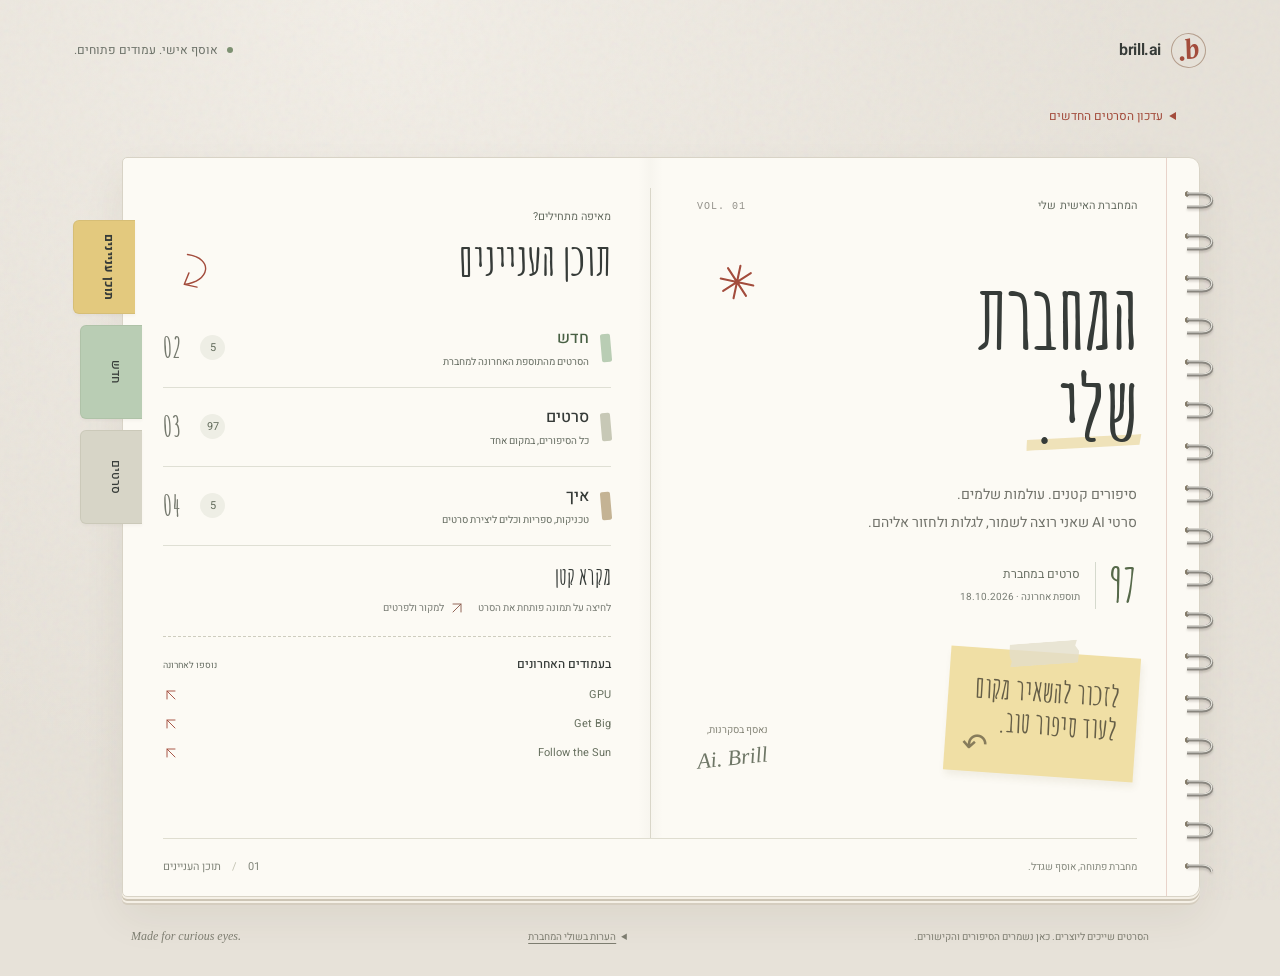
==== commit 1ac2bfe9: "Rename site to המחברת שלי / brill.ai" ====
--- a/index.html
+++ b/index.html
@@ -3,9 +3,9 @@
 <head>
   <meta charset="utf-8">
   <meta name="viewport" content="width=device-width, initial-scale=1">
-  <meta name="description" content="מחברת הסרטים האישית שלי. אוסף של סרטי AI, סיפורים, יוצרים ורעיונות ששווה לשמור.">
+  <meta name="description" content="המחברת שלי. אוסף של סרטי AI, סיפורים, יוצרים ורעיונות ששווה לשמור.">
   <meta name="theme-color" content="#e7e2d9">
-  <title>מחברת הסרטים שלי | Ai.Brill.Movies</title>
+  <title>המחברת שלי | brill.ai</title>
   <link rel="icon" href="assets/favicon.ico" sizes="16x16 32x32 48x48">
   <link rel="icon" href="assets/favicon.svg" type="image/svg+xml" sizes="any">
   <link rel="apple-touch-icon" href="assets/apple-touch-icon.png" sizes="180x180">
@@ -20,7 +20,7 @@
 <body>
   <a class="skip" href="#main">דילוג למחברת</a>
   <header class="desk-header">
-    <a class="brand" href="#home" aria-label="Ai.Brill.Movies — תוכן העניינים"><span class="brand-mark" aria-hidden="true">b.</span><span dir="ltr">Ai.Brill.Movies</span></a>
+    <a class="brand" href="#home" aria-label="brill.ai — תוכן העניינים"><span class="brand-mark" aria-hidden="true">b.</span><span dir="ltr">brill.ai</span></a>
     <p class="desk-caption"><span class="status-dot" aria-hidden="true"></span> אוסף אישי. עמודים פתוחים.</p>
   </header>
   <details class="library-update">
@@ -42,7 +42,7 @@
         <div class="opening-spread">
           <div class="cover-page">
             <div class="page-kicker"><span>המחברת האישית שלי</span><span class="edition" dir="ltr">VOL. 01</span></div>
-            <div class="cover-heading"><svg class="pencil-star" aria-hidden="true" viewBox="0 0 48 48"><path d="M24 4v40M4 24h40M10 10l28 28M10 38l28-28"/></svg><h1 id="home-title" tabindex="-1">מחברת<br><span>הסרטים שלי.</span></h1><p class="intro">סיפורים קטנים. עולמות שלמים.<br>סרטי AI שאני רוצה לשמור, לגלות ולחזור אליהם.</p></div>
+            <div class="cover-heading"><svg class="pencil-star" aria-hidden="true" viewBox="0 0 48 48"><path d="M24 4v40M4 24h40M10 10l28 28M10 38l28-28"/></svg><h1 id="home-title" tabindex="-1">המחברת<br><span>שלי.</span></h1><p class="intro">סיפורים קטנים. עולמות שלמים.<br>סרטי AI שאני רוצה לשמור, לגלות ולחזור אליהם.</p></div>
             <div class="collection-stamp"><span class="stamp-number" id="total-films">—</span><span>סרטים במחברת<br><span id="last-updated">ועוד מקום לסיפורים חדשים</span></span></div>
             <div class="cover-bottom"><div class="sticky-note"><span class="tape" aria-hidden="true"></span><p>לזכור להשאיר מקום<br>לעוד סיפור טוב.</p><span class="note-swish" aria-hidden="true">↶</span></div><div class="cover-signature"><span>נאסף בסקרנות,</span><span class="signature" dir="ltr">Ai. Brill</span></div></div>
           </div>
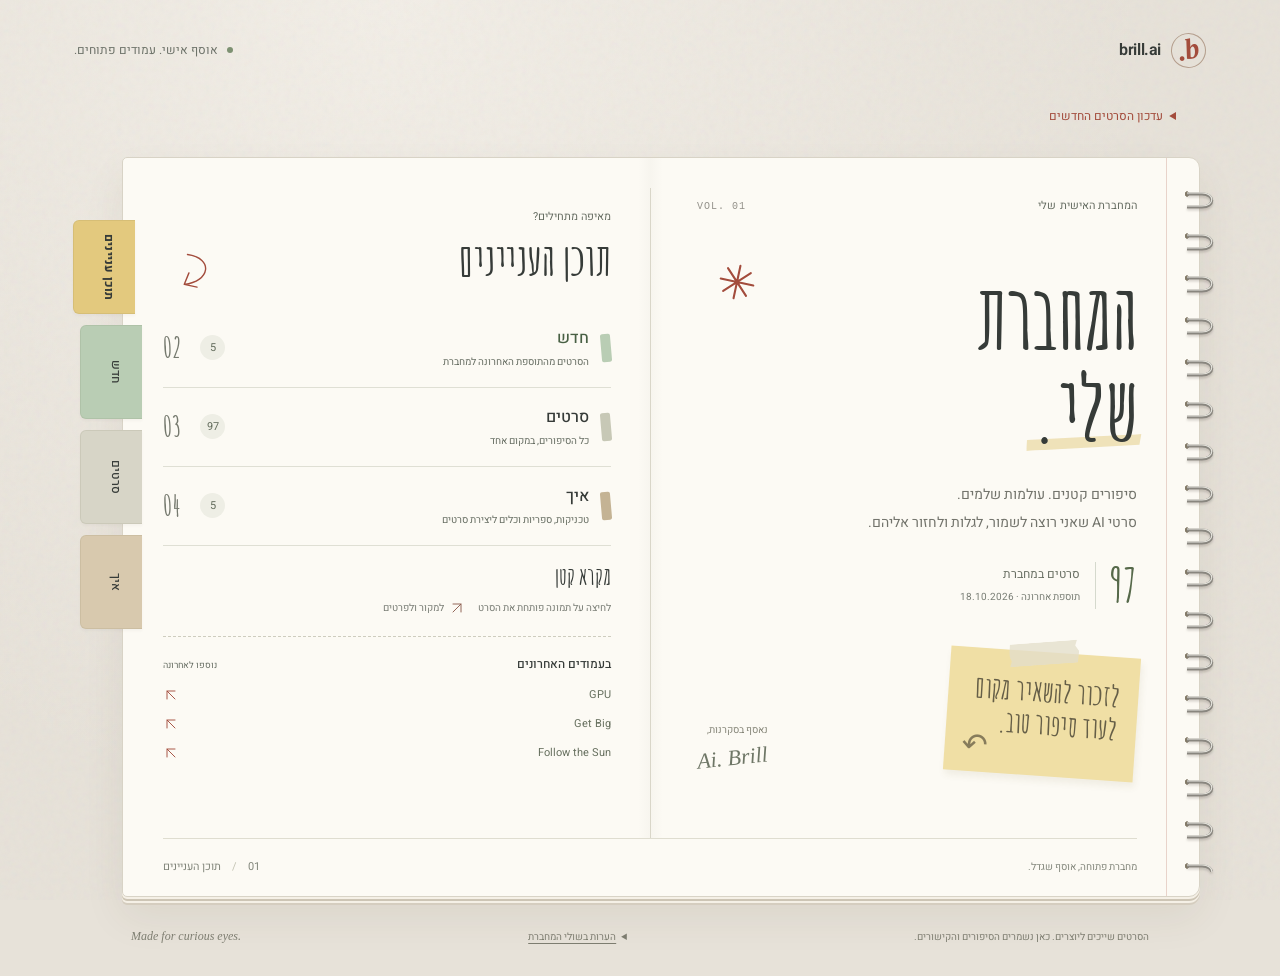
==== commit 68a66c5c: "Add איך to the top tab bar" ====
--- a/index.html
+++ b/index.html
@@ -34,6 +34,7 @@
       <a href="#home" data-page="home" class="tab tab-home" aria-current="page">תוכן עניינים</a>
       <a href="#new" data-page="new" class="tab tab-new">חדש</a>
       <a href="#all" data-page="all" class="tab tab-all">סרטים</a>
+      <a href="#how" data-page="how" class="tab tab-how">איך</a>
     </nav>
     <main id="main" class="notebook" tabindex="-1">
       <div class="binding" aria-hidden="true"></div>
--- a/style.css
+++ b/style.css
@@ -76,7 +76,7 @@
 #restore-film-defaults { background: transparent; font-size: 11px; }
 .editor-actions button:disabled { opacity: .6; cursor: wait; }
 @media(max-width:650px) {
-  .tab { flex: 0 0 auto; min-width: 49px; }
+  .tab { flex: 1 1 auto; min-width: 49px; }
   .page-tabs { padding-bottom: 0; scrollbar-width: thin; }
   .film-duration { font-size: 12px; }
   .duration-unknown, .edit-film { font-size: 11px; }
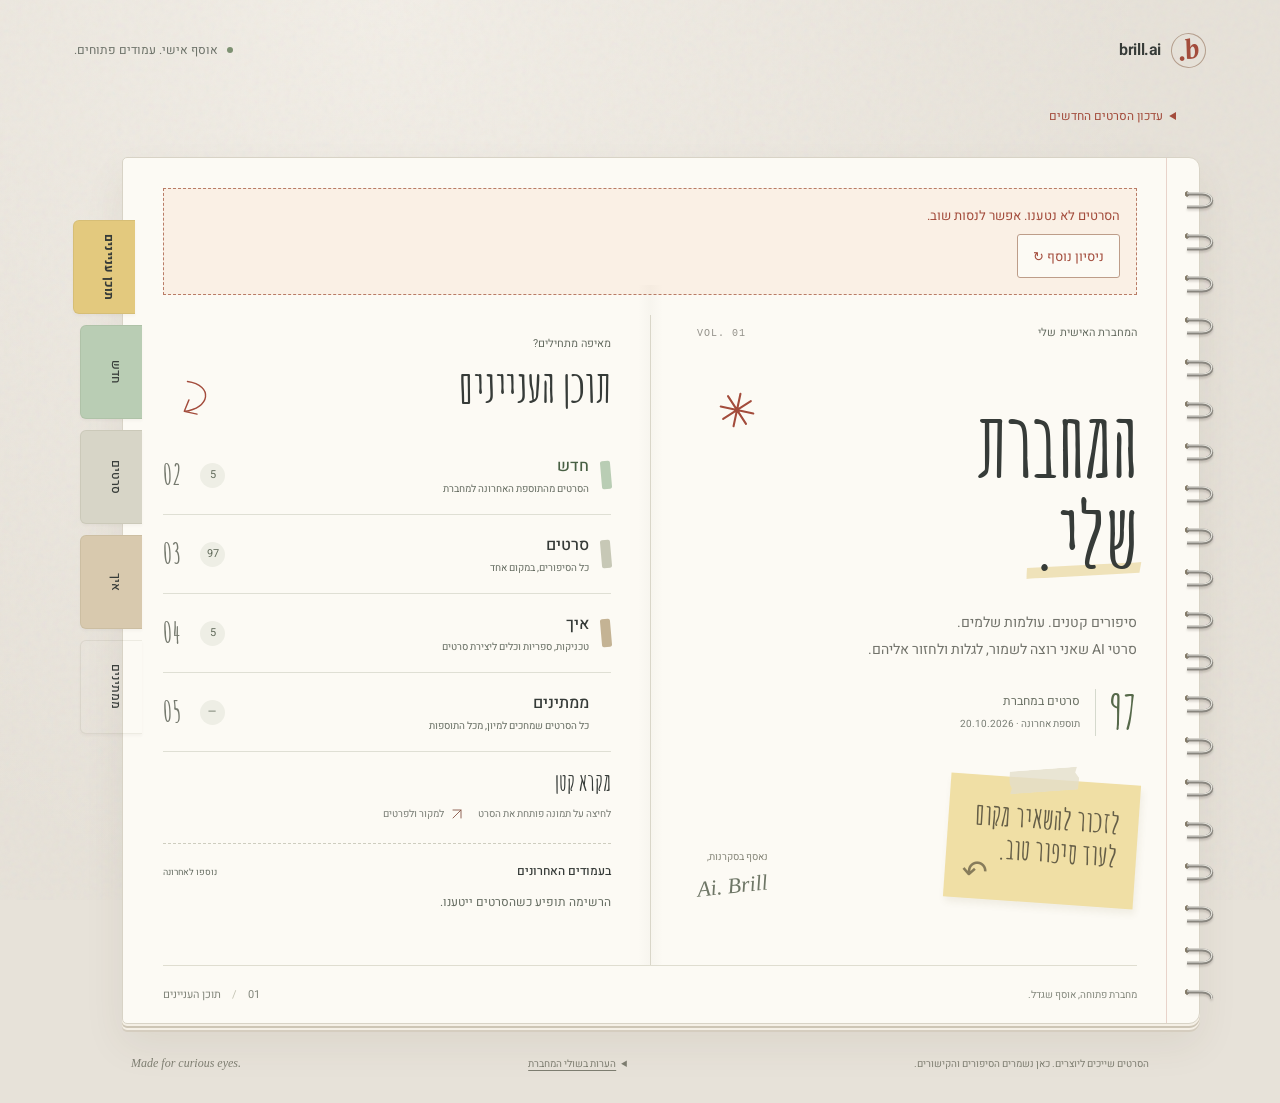
==== commit 13547f13: "Rename 1-index.html to index.html" ====
--- a/index.html
+++ b/index.html
@@ -35,6 +35,7 @@
       <a href="#new" data-page="new" class="tab tab-new">חדש</a>
       <a href="#all" data-page="all" class="tab tab-all">סרטים</a>
       <a href="#how" data-page="how" class="tab tab-how">איך</a>
+      <a href="#inbox" data-page="inbox" class="tab tab-inbox">ממתינים</a>
     </nav>
     <main id="main" class="notebook" tabindex="-1">
       <div class="binding" aria-hidden="true"></div>
@@ -53,6 +54,7 @@
               <a class="contents-row" href="#new"><span class="contents-swatch swatch-new" aria-hidden="true"></span><span class="contents-label">חדש<small>הסרטים מהתוספת האחרונה למחברת</small></span><span class="contents-count" data-count="new">—</span><span class="contents-number">02</span></a>
               <a class="contents-row" href="#all"><span class="contents-swatch swatch-all" aria-hidden="true"></span><span class="contents-label">סרטים<small>כל הסיפורים, במקום אחד</small></span><span class="contents-count" data-count="all">—</span><span class="contents-number">03</span></a>
               <a class="contents-row" href="#how"><span class="contents-swatch swatch-how" aria-hidden="true"></span><span class="contents-label">איך<small>טכניקות, ספריות וכלים ליצירת סרטים</small></span><span class="contents-count" data-count="how">—</span><span class="contents-number">04</span></a>
+              <a class="contents-row" href="#inbox"><span class="contents-swatch swatch-inbox" aria-hidden="true"></span><span class="contents-label">ממתינים<small>כל הסרטים שמחכים למיון, מכל התוספות</small></span><span class="contents-count" data-count="inbox">—</span><span class="contents-number">05</span></a>
             </nav>
             <div class="legend"><h3>מקרא קטן</h3><div class="legend-items"><span>לחיצה על תמונה פותחת את הסרט</span><span><svg class="arrow-icon" aria-hidden="true" viewBox="0 0 24 24"><path d="M6 18 18 6M6 6h12v12"/></svg> למקור ולפרטים</span></div></div>
             <section class="recent" aria-labelledby="recent-title"><div class="recent-heading"><h3 id="recent-title">בעמודים האחרונים</h3><span>נוספו לאחרונה</span></div><div id="recent-films"><p class="loading-copy" role="status">פותחים את המחברת…</p></div></section>
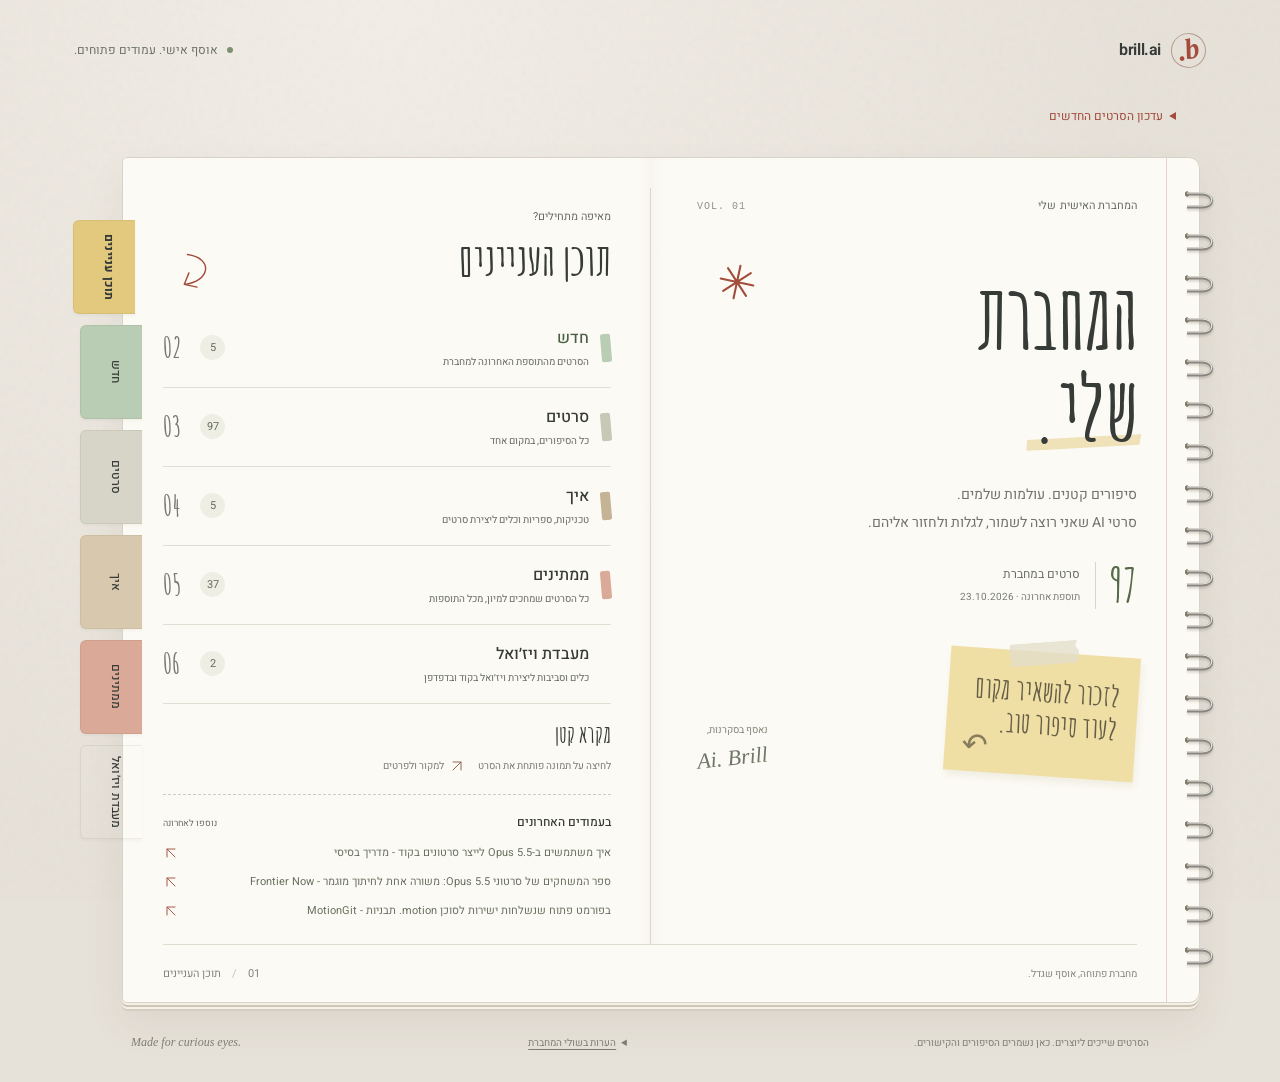
==== commit 7e6498e0: "Rename 5-index.html to index.html" ====
--- a/index.html
+++ b/index.html
@@ -36,6 +36,7 @@
       <a href="#all" data-page="all" class="tab tab-all">סרטים</a>
       <a href="#how" data-page="how" class="tab tab-how">איך</a>
       <a href="#inbox" data-page="inbox" class="tab tab-inbox">ממתינים</a>
+      <a href="#lab" data-page="lab" class="tab tab-lab">מעבדת ויז׳ואל</a>
     </nav>
     <main id="main" class="notebook" tabindex="-1">
       <div class="binding" aria-hidden="true"></div>
@@ -55,6 +56,7 @@
               <a class="contents-row" href="#all"><span class="contents-swatch swatch-all" aria-hidden="true"></span><span class="contents-label">סרטים<small>כל הסיפורים, במקום אחד</small></span><span class="contents-count" data-count="all">—</span><span class="contents-number">03</span></a>
               <a class="contents-row" href="#how"><span class="contents-swatch swatch-how" aria-hidden="true"></span><span class="contents-label">איך<small>טכניקות, ספריות וכלים ליצירת סרטים</small></span><span class="contents-count" data-count="how">—</span><span class="contents-number">04</span></a>
               <a class="contents-row" href="#inbox"><span class="contents-swatch swatch-inbox" aria-hidden="true"></span><span class="contents-label">ממתינים<small>כל הסרטים שמחכים למיון, מכל התוספות</small></span><span class="contents-count" data-count="inbox">—</span><span class="contents-number">05</span></a>
+              <a class="contents-row" href="#lab"><span class="contents-swatch swatch-lab" aria-hidden="true"></span><span class="contents-label">מעבדת ויז׳ואל<small>כלים וסביבות ליצירת ויז׳ואל בקוד ובדפדפן</small></span><span class="contents-count" data-count="lab">—</span><span class="contents-number">06</span></a>
             </nav>
             <div class="legend"><h3>מקרא קטן</h3><div class="legend-items"><span>לחיצה על תמונה פותחת את הסרט</span><span><svg class="arrow-icon" aria-hidden="true" viewBox="0 0 24 24"><path d="M6 18 18 6M6 6h12v12"/></svg> למקור ולפרטים</span></div></div>
             <section class="recent" aria-labelledby="recent-title"><div class="recent-heading"><h3 id="recent-title">בעמודים האחרונים</h3><span>נוספו לאחרונה</span></div><div id="recent-films"><p class="loading-copy" role="status">פותחים את המחברת…</p></div></section>
--- a/style.css
+++ b/style.css
@@ -88,6 +88,7 @@
 }
 
 .tab-disliked, .swatch-disliked { background: #d5b9bd; }
+.tab-inbox, .swatch-inbox { background: var(--pink); }
 .category-disliked { background: #efe0e3; color: #755560; }
 .category-new { background: #e3ecde; color: #486044; }
 .move-film { display: flex; align-items: center; gap: 10px; flex-wrap: wrap; border-top: 1px dashed var(--line); padding-top: 12px; margin-top: 16px; }
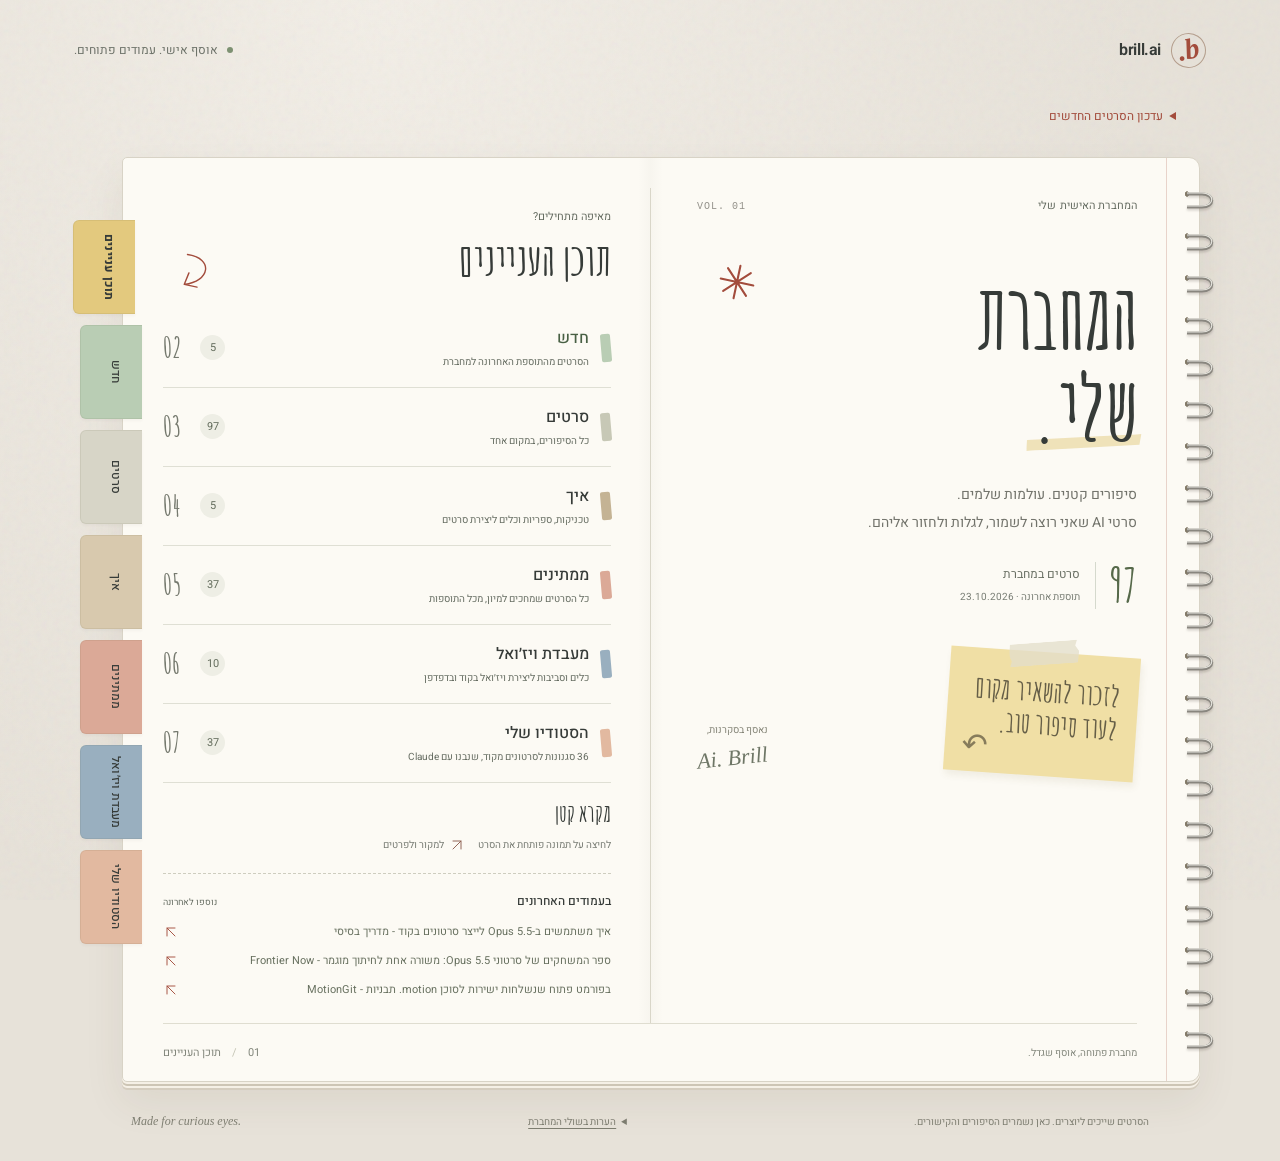
==== commit 556f0a68: "Add chapter 07 "הסטודיו שלי": 36 code-drawn styles with clips, covers and a showreel Co-Authored-By:" ====
--- a/index.html
+++ b/index.html
@@ -37,6 +37,7 @@
       <a href="#how" data-page="how" class="tab tab-how">איך</a>
       <a href="#inbox" data-page="inbox" class="tab tab-inbox">ממתינים</a>
       <a href="#lab" data-page="lab" class="tab tab-lab">מעבדת ויז׳ואל</a>
+      <a href="#studio" data-page="studio" class="tab tab-studio">הסטודיו שלי</a>
     </nav>
     <main id="main" class="notebook" tabindex="-1">
       <div class="binding" aria-hidden="true"></div>
@@ -57,6 +58,7 @@
               <a class="contents-row" href="#how"><span class="contents-swatch swatch-how" aria-hidden="true"></span><span class="contents-label">איך<small>טכניקות, ספריות וכלים ליצירת סרטים</small></span><span class="contents-count" data-count="how">—</span><span class="contents-number">04</span></a>
               <a class="contents-row" href="#inbox"><span class="contents-swatch swatch-inbox" aria-hidden="true"></span><span class="contents-label">ממתינים<small>כל הסרטים שמחכים למיון, מכל התוספות</small></span><span class="contents-count" data-count="inbox">—</span><span class="contents-number">05</span></a>
               <a class="contents-row" href="#lab"><span class="contents-swatch swatch-lab" aria-hidden="true"></span><span class="contents-label">מעבדת ויז׳ואל<small>כלים וסביבות ליצירת ויז׳ואל בקוד ובדפדפן</small></span><span class="contents-count" data-count="lab">—</span><span class="contents-number">06</span></a>
+              <a class="contents-row" href="#studio"><span class="contents-swatch swatch-studio" aria-hidden="true"></span><span class="contents-label">הסטודיו שלי<small>36 סגנונות לסרטונים מקוד, שנבנו עם Claude</small></span><span class="contents-count" data-count="studio">—</span><span class="contents-number">07</span></a>
             </nav>
             <div class="legend"><h3>מקרא קטן</h3><div class="legend-items"><span>לחיצה על תמונה פותחת את הסרט</span><span><svg class="arrow-icon" aria-hidden="true" viewBox="0 0 24 24"><path d="M6 18 18 6M6 6h12v12"/></svg> למקור ולפרטים</span></div></div>
             <section class="recent" aria-labelledby="recent-title"><div class="recent-heading"><h3 id="recent-title">בעמודים האחרונים</h3><span>נוספו לאחרונה</span></div><div id="recent-films"><p class="loading-copy" role="status">פותחים את המחברת…</p></div></section>
--- a/style.css
+++ b/style.css
@@ -8,7 +8,7 @@
 .opening-spread{display:grid;grid-template-columns:1fr 1fr;min-height:650px}.cover-page{padding:9px 0 24px 46px;position:relative;border-left:1px solid #dddacd}.cover-page::after{content:'';position:absolute;left:-13px;top:-30px;bottom:0;width:25px;background:linear-gradient(90deg,transparent,#62584208,transparent);pointer-events:none}.page-kicker{display:flex;justify-content:space-between;align-items:center;color:var(--muted);font-size:11px;letter-spacing:.1px}.edition{font:10px/1.5 monospace;letter-spacing:1px;color:#93918a}.cover-heading{position:relative;padding-top:56px}.cover-heading h1{font-family:var(--hand);font-weight:700;font-size:89px;line-height:1.03;letter-spacing:-1.6px;margin:0 0 27px}.cover-heading h1 span{display:inline-block;position:relative;z-index:0}.cover-heading h1 span::after{content:'';position:absolute;bottom:5px;left:-6px;right:-5px;height:13px;background:#dec16f70;transform:rotate(-2deg);z-index:-1;clip-path:polygon(1% 16%,100% 0,98% 83%,0 100%)}.pencil-star{position:absolute;left:20px;top:47px;font-size:40px;font-weight:400;color:var(--rust);transform:rotate(12deg)}.intro{font-size:14px;line-height:1.95;color:#72736b;margin:0;max-width:300px}.collection-stamp{display:flex;align-items:center;gap:15px;margin:26px 0 12px;color:#6a7064;font-size:12px;line-height:1.8}.stamp-number{font:700 47px/1 var(--hand);color:#56694a;border-left:1px solid #d5d9cd;padding-left:14px}.collection-stamp #last-updated{font-size:10px;color:#787d74}.cover-bottom{display:flex;justify-content:space-between;align-items:flex-end;margin-top:43px;gap:16px}.sticky-note{position:relative;transform:rotate(4deg);background:#f0dfa5;width:190px;min-height:124px;padding:23px 19px 10px;box-shadow:2px 5px 7px #66592c14;flex-shrink:0}.sticky-note p{margin:0;font:700 29px/1.15 var(--hand);color:#655e47}.tape{position:absolute;width:70px;height:23px;background:#e4dfccc4;top:-10px;left:58px;transform:rotate(-8deg);clip-path:polygon(2% 2%,98% 0,95% 25%,100% 50%,97% 100%,0 100%,3% 75%,0 50%)}.note-swish{position:absolute;bottom:0;left:17px;font-size:31px;color:#877c5b}.cover-signature{display:flex;flex-direction:column;gap:5px;padding-bottom:2px;color:#848477;font-size:10px}.signature{font:italic 22px/1.4 Georgia,serif;color:#6e7666;transform:rotate(-6deg);white-space:nowrap}
 .contents-page{padding:15px 39px 24px 0}.contents-heading{position:relative;margin-bottom:22px}.eyebrow{font-size:11px;color:var(--muted)}.contents-heading h2{font:700 44px/1.25 var(--hand);margin:4px 0 0}.hand-arrow{position:absolute;left:13px;bottom:-7px;font:40px/1 var(--hand);color:var(--rust);transform:rotate(8deg)}.contents-row{display:flex;align-items:center;gap:12px;min-height:79px;border-bottom:1px solid var(--line);position:relative;padding:10px 0;transition:padding .2s}.contents-row:hover{padding-right:7px}.contents-swatch{width:10px;height:28px;border-radius:2px;transform:rotate(-5deg);flex-shrink:0}.swatch-all{background:#c7c8b6}.swatch-festival{background:var(--sage)}.swatch-community{background:var(--pink)}.swatch-official{background:var(--blue)}.swatch-how{background:#c4b394}.contents-label{font-size:16px;font-weight:500}.contents-label small{display:block;font-size:10px;color:var(--muted);font-weight:400;margin-top:2px}.contents-count{margin-right:auto;color:#656e5e;background:#eeeee5;min-width:25px;height:25px;display:grid;place-items:center;font-size:11px;border-radius:50%}.contents-number{font:700 28px/1 var(--hand);color:#75796e;width:25px;text-align:left}.legend{padding:18px 0 13px}.legend h3{font:700 24px/1 var(--hand);margin:0 0 12px}.legend-items{display:flex;gap:13px;flex-wrap:wrap;font-size:10px;color:#777b73}.legend-items span{display:flex;align-items:center;gap:5px}.legend-items b{font:18px/1 Arial,sans-serif;color:#8a5b4c}.recent{border-top:1px dashed #cecdbf;margin-top:7px;padding-top:18px}.recent-heading{display:flex;justify-content:space-between;align-items:baseline;gap:12px}.recent-heading h3{font-size:12px;margin:0;font-weight:500}.recent-heading>span{font-size:9px;color:var(--muted)}.recent-link{display:flex;align-items:center;justify-content:space-between;gap:12px;padding-top:11px;color:#687160;font-size:11px}.recent-link bdi{overflow:hidden;text-overflow:ellipsis;white-space:nowrap}.recent-link>span{font-size:15px;color:var(--rust)}.recent-link:hover bdi{text-decoration:underline;text-underline-offset:4px}.loading-copy{font-size:12px;color:var(--muted)}.page-footer{display:flex;align-items:center;justify-content:space-between;gap:16px;min-height:58px;border-top:1px solid #dfddd0;color:#82867b;font-size:10px}.page-number{font-variant-numeric:tabular-nums;font-size:11px}.page-number>span{padding:0 8px;color:#c3c3b3}.desk-footer{max-width:1078px;margin:0 auto 30px;padding:0 30px;color:#7e7e71;display:flex;justify-content:space-between;gap:18px;align-items:flex-start;font-size:10px}.desk-footer p{margin:0}.desk-footer>span{font:italic 12px Georgia,serif;white-space:nowrap}.desk-footer details{max-width:300px}.desk-footer summary{cursor:pointer;text-decoration:underline;text-underline-offset:3px}.desk-footer details p{margin-top:8px;line-height:1.8}
 /* Film pages and paper photo cards. */
-.collection-topline{display:flex;justify-content:space-between;align-items:center;padding:3px 0 23px;color:#7c8174;font-size:11px}.back-link{display:flex;align-items:center;gap:10px}.back-link:hover{color:var(--rust)}.chapter-label{font-size:10px;border:1px solid #d6d7c8;padding:3px 11px;border-radius:2px}.collection-heading{display:flex;align-items:flex-end;justify-content:space-between;gap:20px;margin-bottom:24px}.collection-heading h1{font:700 64px/1.2 var(--hand);margin:2px 0 0}.collection-heading>p{font-size:12px;color:var(--muted);margin:0 0 10px}.controls{display:flex;align-items:center;gap:24px;border-top:1px solid var(--line);border-bottom:1px solid var(--line);padding:13px 0}.search-field{position:relative;flex:1}.search-field svg{position:absolute;right:0;top:50%;transform:translateY(-50%);width:18px;height:18px;fill:none;stroke:#8f9387;stroke-width:1.5}.search-field input{width:100%;height:42px;border:0;background:transparent;padding:8px 30px 8px 10px;font-size:13px;min-width:0}.search-field input::placeholder{color:#898c82}.sort-field{display:flex;align-items:center;gap:10px;flex-shrink:0}.sort-field label{font-size:10px;color:var(--muted)}.sort-field select{background:#f1f0e7;border:1px solid #dfdfd1;padding:8px 9px;min-height:42px;font-size:11px;border-radius:3px}.filter-summary{min-height:51px;display:flex;align-items:center;justify-content:space-between;gap:12px;font-size:11px;color:var(--muted)}.filter-summary p{margin:0}#reset{border:0;background:none;color:var(--rust);font-size:11px;min-height:42px;padding:8px 0}#reset span{font-size:18px;padding-right:5px}.grid{display:grid;grid-template-columns:repeat(3,minmax(0,1fr));gap:32px 23px;padding:6px 0 30px}.card{min-width:0;display:flex;flex-direction:column;scroll-margin-top:30px}.film-photo{position:relative;background:#fffef8;padding:7px 7px 23px;box-shadow:0 2px 5px #49452f1c;border:1px solid #e8e5d8;transform:rotate(-1deg);margin-bottom:19px}.card:nth-child(3n+2) .film-photo{transform:rotate(1.2deg)}.card:nth-child(3n) .film-photo{transform:rotate(-.6deg)}.film-photo::after{content:'';position:absolute;top:-9px;left:37%;width:65px;height:20px;background:#e6dcc2a6;transform:rotate(4deg);clip-path:polygon(1% 0,100% 3%,97% 25%,100% 60%,97% 100%,0 98%,3% 65%,0 30%)}.film-media{position:relative;aspect-ratio:16/10;overflow:hidden;background:#c8d0b7}.poster{position:absolute;inset:0;width:100%;height:100%;object-fit:contain;background:#efebe1;z-index:1}.paper-art{height:100%;display:flex;flex-direction:column;justify-content:center;align-items:center;gap:10px;position:relative;padding:24px;text-align:center;color:#44523f;background:#d7ddc9;overflow:hidden}.paper-art::before{content:'';position:absolute;inset:12px;border:1px solid currentColor;opacity:.22}.paper-art::after{content:'';position:absolute;inset:auto -15px -50px auto;width:150px;height:150px;border:1px solid currentColor;border-radius:50%;opacity:.2}.art-title{position:relative;font:italic 26px/1.15 Georgia,serif;overflow-wrap:anywhere;z-index:1}.art-caption{font:9px/1 monospace;letter-spacing:2px;opacity:.7}.art-1{background:#dfc6b9;color:#6b473e}.art-2{background:#c5d4d9;color:#455c61}.art-3{background:#e6d7ae;color:#72603e}.art-4{background:#d2ccda;color:#59516c}.art-1::after{border-radius:0;transform:rotate(35deg)}.art-3::after{inset:-70px auto auto -20px;width:190px;height:190px}.film-number{position:absolute;bottom:4px;left:10px;font:10px/1.5 monospace;color:#929184}.card-body{display:flex;flex-direction:column;flex:1}.topline{display:flex;align-items:center;justify-content:space-between;gap:8px;font-size:10px;color:#686e61}.badge{display:inline-flex;align-items:center;gap:5px;color:#6c7661}.badge::before{content:'';width:5px;height:5px;background:var(--sage);border-radius:50%}.category-community::before{background:var(--pink)}.category-official::before{background:var(--blue)}.category-films::before{background:var(--sage)}.category-how::before{background:#a59074}.card h2{font-size:19px;font-weight:550;line-height:1.35;margin:12px 0 5px;text-align:right;overflow-wrap:anywhere;letter-spacing:-.3px}.creator{font-size:12px;color:#686e61;text-align:right;line-height:1.6;margin:0 0 13px;overflow-wrap:anywhere}.blurb{font-size:14px;line-height:1.9;color:#6b7165;margin:0 0 17px}.tool{font-size:11px;color:#686e61;margin:auto 0 0;padding-top:12px;border-top:1px dashed #dbdbcd;line-height:1.8}.tool strong{font-weight:500;color:#717766}.tool bdi{margin-right:5px}.source{font-size:10px;color:#7a806f;min-height:44px;display:flex;align-items:center;gap:5px}.collection-end{display:flex;align-items:center;justify-content:center;gap:11px;padding:10px 0 35px;color:#929282;font:700 25px/1 var(--hand)}.collection-end span{color:#a59074;font-size:22px}.empty-state{text-align:center;padding:30px 12px 55px;color:var(--muted)}.empty-doodle{font-size:50px;color:#ac9d80}.empty-state h2{font:700 40px/1.3 var(--hand);margin:6px 0}.empty-state p{font-size:13px}.load-error{padding:16px;margin-bottom:20px;border:1px dashed #b97c66;color:var(--rust);background:#faf0e5;font-size:13px}.load-error p{margin:0 0 8px}.load-error button{border:1px solid #bd9d89;background:var(--paper);padding:8px 15px;min-height:44px;border-radius:3px}.noscript{padding:20px 0}.noscript a{text-decoration:underline}
+.collection-topline{display:flex;justify-content:space-between;align-items:center;padding:3px 0 23px;color:#7c8174;font-size:11px}.back-link{display:flex;align-items:center;gap:10px}.back-link:hover{color:var(--rust)}.chapter-label{font-size:10px;border:1px solid #d6d7c8;padding:3px 11px;border-radius:2px}.collection-heading{display:flex;align-items:flex-end;justify-content:space-between;gap:20px;margin-bottom:24px}.collection-heading h1{font:700 64px/1.2 var(--hand);margin:2px 0 0}.collection-heading>p{font-size:12px;color:var(--muted);margin:0 0 10px}.controls{display:flex;align-items:center;gap:24px;border-top:1px solid var(--line);border-bottom:1px solid var(--line);padding:13px 0}.search-field{position:relative;flex:1}.search-field svg{position:absolute;right:0;top:50%;transform:translateY(-50%);width:18px;height:18px;fill:none;stroke:#8f9387;stroke-width:1.5}.search-field input{width:100%;height:42px;border:0;background:transparent;padding:8px 30px 8px 10px;font-size:13px;min-width:0}.search-field input::placeholder{color:#898c82}.sort-field{display:flex;align-items:center;gap:10px;flex-shrink:0}.sort-field label{font-size:10px;color:var(--muted)}.sort-field select{background:#f1f0e7;border:1px solid #dfdfd1;padding:8px 9px;min-height:42px;font-size:11px;border-radius:3px}.filter-summary{min-height:51px;display:flex;align-items:center;justify-content:space-between;gap:12px;font-size:11px;color:var(--muted)}.filter-summary p{margin:0}#reset{border:0;background:none;color:var(--rust);font-size:11px;min-height:42px;padding:8px 0}#reset span{font-size:18px;padding-right:5px}.grid{display:grid;grid-template-columns:repeat(3,minmax(0,1fr));gap:32px 23px;padding:6px 0 30px}.card{min-width:0;display:flex;flex-direction:column;scroll-margin-top:30px}.film-photo{position:relative;background:#fffef8;padding:7px 7px 23px;box-shadow:0 2px 5px #49452f1c;border:1px solid #e8e5d8;transform:rotate(-1deg);margin-bottom:19px}.card:nth-child(3n+2) .film-photo{transform:rotate(1.2deg)}.card:nth-child(3n) .film-photo{transform:rotate(-.6deg)}.film-photo::after{content:'';position:absolute;top:-9px;left:37%;width:65px;height:20px;background:#e6dcc2a6;transform:rotate(4deg);clip-path:polygon(1% 0,100% 3%,97% 25%,100% 60%,97% 100%,0 98%,3% 65%,0 30%)}.film-media{position:relative;aspect-ratio:16/10;overflow:hidden;background:#c8d0b7}.poster{position:absolute;inset:0;width:100%;height:100%;object-fit:contain;background:#efebe1;z-index:1}.paper-art{height:100%;display:flex;flex-direction:column;justify-content:center;align-items:center;gap:10px;position:relative;padding:24px;text-align:center;color:#44523f;background:#d7ddc9;overflow:hidden}.paper-art::before{content:'';position:absolute;inset:12px;border:1px solid currentColor;opacity:.22}.paper-art::after{content:'';position:absolute;inset:auto -15px -50px auto;width:150px;height:150px;border:1px solid currentColor;border-radius:50%;opacity:.2}.art-title{position:relative;font:italic 26px/1.15 Georgia,serif;overflow-wrap:anywhere;z-index:1}.art-caption{font:9px/1 monospace;letter-spacing:2px;opacity:.7}.art-1{background:#dfc6b9;color:#6b473e}.art-2{background:#c5d4d9;color:#455c61}.art-3{background:#e6d7ae;color:#72603e}.art-4{background:#d2ccda;color:#59516c}.art-1::after{border-radius:0;transform:rotate(35deg)}.art-3::after{inset:-70px auto auto -20px;width:190px;height:190px}.film-number{position:absolute;bottom:4px;left:10px;font:10px/1.5 monospace;color:#929184}.card-body{display:flex;flex-direction:column;flex:1}.topline{display:flex;align-items:center;justify-content:space-between;gap:8px;font-size:10px;color:#686e61}.badge{display:inline-flex;align-items:center;gap:5px;color:#6c7661}.badge::before{content:'';width:5px;height:5px;background:var(--sage);border-radius:50%}.category-community::before{background:var(--pink)}.category-official::before{background:var(--blue)}.category-films::before{background:var(--sage)}.category-how::before{background:#a59074}.category-lab::before{background:var(--blue)}.card h2{font-size:19px;font-weight:550;line-height:1.35;margin:12px 0 5px;text-align:right;overflow-wrap:anywhere;letter-spacing:-.3px}.creator{font-size:12px;color:#686e61;text-align:right;line-height:1.6;margin:0 0 13px;overflow-wrap:anywhere}.blurb{font-size:14px;line-height:1.9;color:#6b7165;margin:0 0 17px}.tool{font-size:11px;color:#686e61;margin:auto 0 0;padding-top:12px;border-top:1px dashed #dbdbcd;line-height:1.8}.tool strong{font-weight:500;color:#717766}.tool bdi{margin-right:5px}.source{font-size:10px;color:#7a806f;min-height:44px;display:flex;align-items:center;gap:5px}.collection-end{display:flex;align-items:center;justify-content:center;gap:11px;padding:10px 0 35px;color:#929282;font:700 25px/1 var(--hand)}.collection-end span{color:#a59074;font-size:22px}.empty-state{text-align:center;padding:30px 12px 55px;color:var(--muted)}.empty-doodle{font-size:50px;color:#ac9d80}.empty-state h2{font:700 40px/1.3 var(--hand);margin:6px 0}.empty-state p{font-size:13px}.load-error{padding:16px;margin-bottom:20px;border:1px dashed #b97c66;color:var(--rust);background:#faf0e5;font-size:13px}.load-error p{margin:0 0 8px}.load-error button{border:1px solid #bd9d89;background:var(--paper);padding:8px 15px;min-height:44px;border-radius:3px}.noscript{padding:20px 0}.noscript a{text-decoration:underline}
 /* Tablet and mobile: tabs move to the top and the spread becomes one page. */
 @media(min-width:1200px){.notebook-wrap{margin-top:10px}.desk-header{padding-top:33px;padding-bottom:27px}}
 @media(max-width:1150px){.notebook-wrap{margin-right:30px;margin-left:22px}.cover-page{padding-left:30px}.contents-page{padding-right:28px}.notebook{padding-right:54px;padding-left:30px}.cover-heading h1{font-size:80px}.pencil-star{left:0}.cover-bottom{gap:10px}.sticky-note{width:165px}.cover-signature{font-size:9px}}
@@ -89,6 +89,9 @@
 
 .tab-disliked, .swatch-disliked { background: #d5b9bd; }
 .tab-inbox, .swatch-inbox { background: var(--pink); }
+.tab-lab, .swatch-lab { background: var(--blue); }
+.tab-studio, .swatch-studio { background: #e2b9a0; }
+.category-studio::before { background: var(--rust); }
 .category-disliked { background: #efe0e3; color: #755560; }
 .category-new { background: #e3ecde; color: #486044; }
 .move-film { display: flex; align-items: center; gap: 10px; flex-wrap: wrap; border-top: 1px dashed var(--line); padding-top: 12px; margin-top: 16px; }
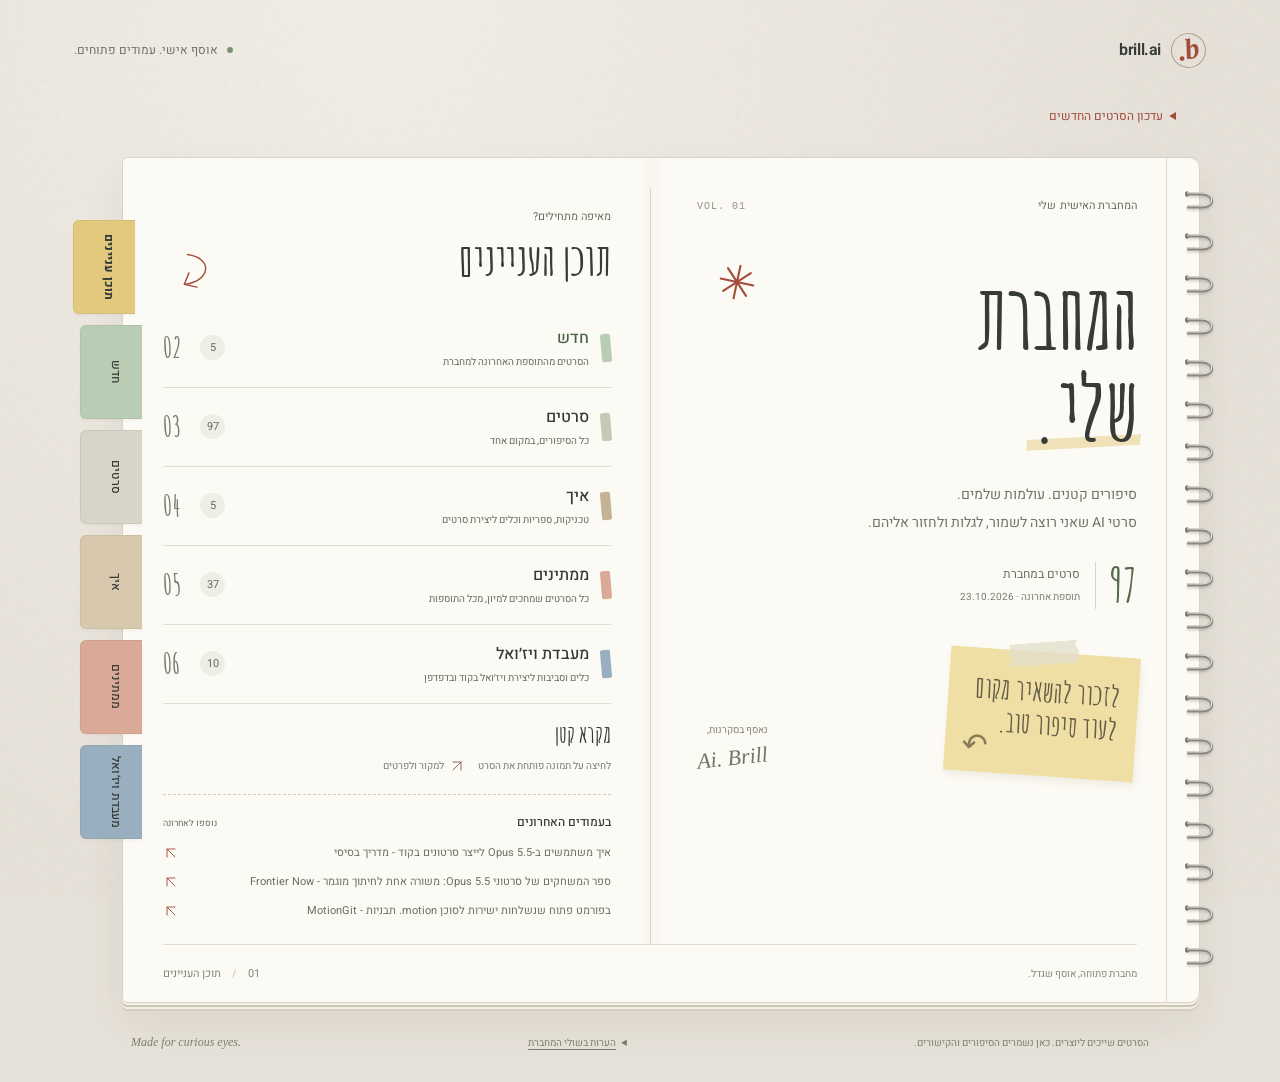
==== commit 5fffdc50: "Remove chapter 07 "הסטודיו שלי" (reverts 556f0a6) Co-Authored-By: Claude Haiku 5.5 <noreply@anthropi" ====
--- a/index.html
+++ b/index.html
@@ -37,7 +37,6 @@
       <a href="#how" data-page="how" class="tab tab-how">איך</a>
       <a href="#inbox" data-page="inbox" class="tab tab-inbox">ממתינים</a>
       <a href="#lab" data-page="lab" class="tab tab-lab">מעבדת ויז׳ואל</a>
-      <a href="#studio" data-page="studio" class="tab tab-studio">הסטודיו שלי</a>
     </nav>
     <main id="main" class="notebook" tabindex="-1">
       <div class="binding" aria-hidden="true"></div>
@@ -58,7 +57,6 @@
               <a class="contents-row" href="#how"><span class="contents-swatch swatch-how" aria-hidden="true"></span><span class="contents-label">איך<small>טכניקות, ספריות וכלים ליצירת סרטים</small></span><span class="contents-count" data-count="how">—</span><span class="contents-number">04</span></a>
               <a class="contents-row" href="#inbox"><span class="contents-swatch swatch-inbox" aria-hidden="true"></span><span class="contents-label">ממתינים<small>כל הסרטים שמחכים למיון, מכל התוספות</small></span><span class="contents-count" data-count="inbox">—</span><span class="contents-number">05</span></a>
               <a class="contents-row" href="#lab"><span class="contents-swatch swatch-lab" aria-hidden="true"></span><span class="contents-label">מעבדת ויז׳ואל<small>כלים וסביבות ליצירת ויז׳ואל בקוד ובדפדפן</small></span><span class="contents-count" data-count="lab">—</span><span class="contents-number">06</span></a>
-              <a class="contents-row" href="#studio"><span class="contents-swatch swatch-studio" aria-hidden="true"></span><span class="contents-label">הסטודיו שלי<small>36 סגנונות לסרטונים מקוד, שנבנו עם Claude</small></span><span class="contents-count" data-count="studio">—</span><span class="contents-number">07</span></a>
             </nav>
             <div class="legend"><h3>מקרא קטן</h3><div class="legend-items"><span>לחיצה על תמונה פותחת את הסרט</span><span><svg class="arrow-icon" aria-hidden="true" viewBox="0 0 24 24"><path d="M6 18 18 6M6 6h12v12"/></svg> למקור ולפרטים</span></div></div>
             <section class="recent" aria-labelledby="recent-title"><div class="recent-heading"><h3 id="recent-title">בעמודים האחרונים</h3><span>נוספו לאחרונה</span></div><div id="recent-films"><p class="loading-copy" role="status">פותחים את המחברת…</p></div></section>
--- a/style.css
+++ b/style.css
@@ -90,8 +90,6 @@
 .tab-disliked, .swatch-disliked { background: #d5b9bd; }
 .tab-inbox, .swatch-inbox { background: var(--pink); }
 .tab-lab, .swatch-lab { background: var(--blue); }
-.tab-studio, .swatch-studio { background: #e2b9a0; }
-.category-studio::before { background: var(--rust); }
 .category-disliked { background: #efe0e3; color: #755560; }
 .category-new { background: #e3ecde; color: #486044; }
 .move-film { display: flex; align-items: center; gap: 10px; flex-wrap: wrap; border-top: 1px dashed var(--line); padding-top: 12px; margin-top: 16px; }
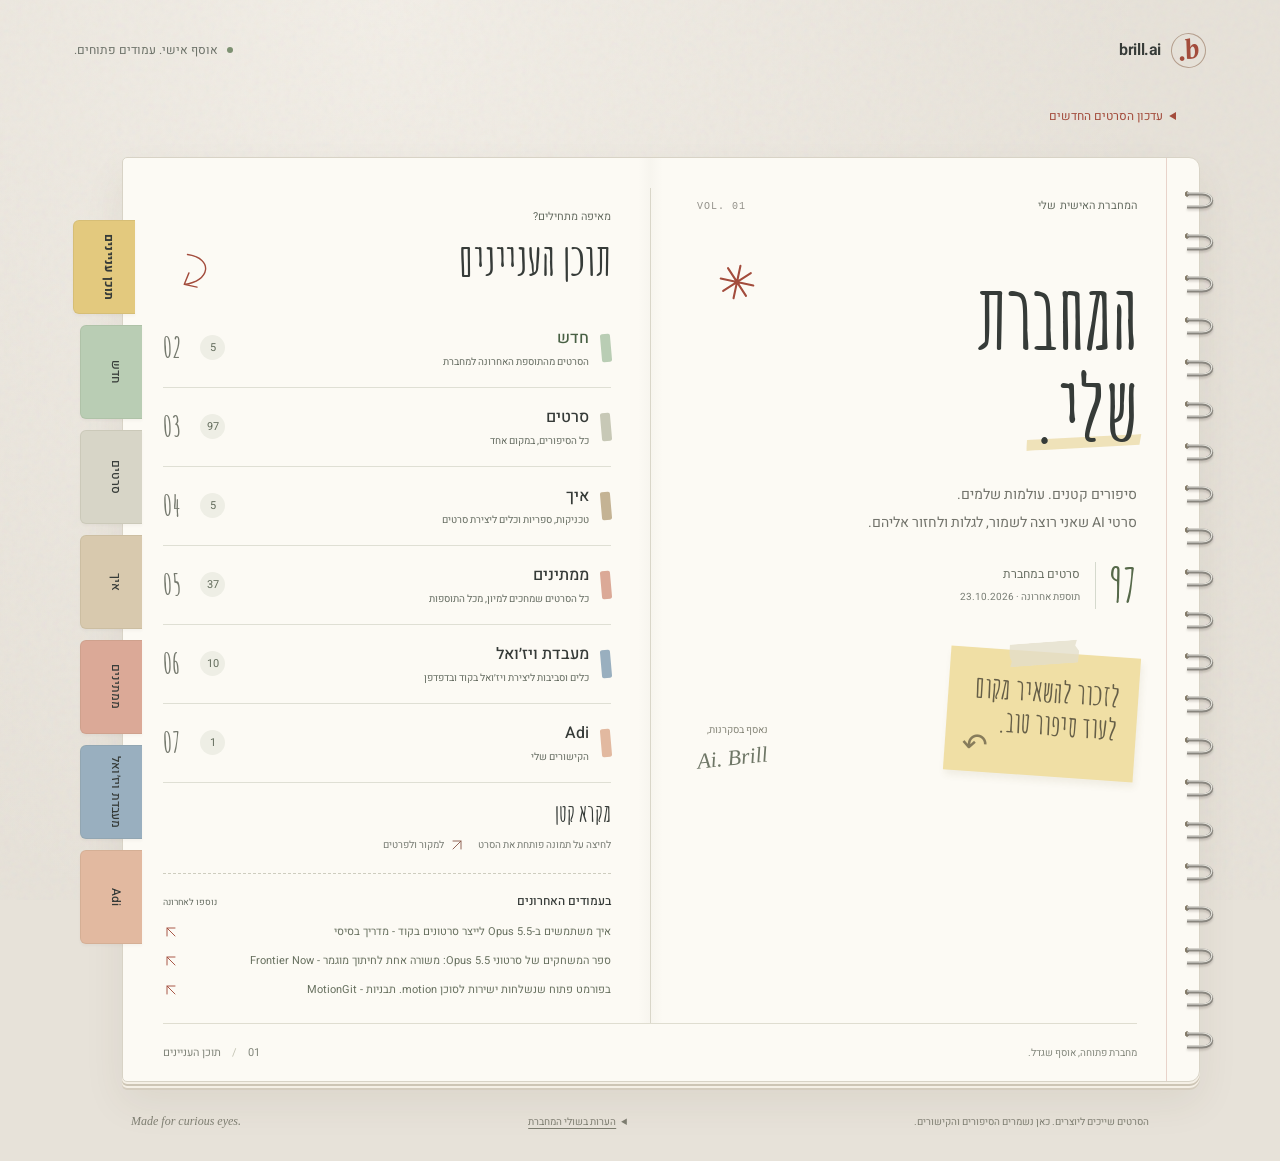
==== commit 8184e324: "Add chapter "Adi" with a link to the local studio index.html Co-Authored-By: Claude Haiku 5.5 <norep" ====
--- a/index.html
+++ b/index.html
@@ -37,6 +37,7 @@
       <a href="#how" data-page="how" class="tab tab-how">איך</a>
       <a href="#inbox" data-page="inbox" class="tab tab-inbox">ממתינים</a>
       <a href="#lab" data-page="lab" class="tab tab-lab">מעבדת ויז׳ואל</a>
+      <a href="#adi" data-page="adi" class="tab tab-adi">Adi</a>
     </nav>
     <main id="main" class="notebook" tabindex="-1">
       <div class="binding" aria-hidden="true"></div>
@@ -57,6 +58,7 @@
               <a class="contents-row" href="#how"><span class="contents-swatch swatch-how" aria-hidden="true"></span><span class="contents-label">איך<small>טכניקות, ספריות וכלים ליצירת סרטים</small></span><span class="contents-count" data-count="how">—</span><span class="contents-number">04</span></a>
               <a class="contents-row" href="#inbox"><span class="contents-swatch swatch-inbox" aria-hidden="true"></span><span class="contents-label">ממתינים<small>כל הסרטים שמחכים למיון, מכל התוספות</small></span><span class="contents-count" data-count="inbox">—</span><span class="contents-number">05</span></a>
               <a class="contents-row" href="#lab"><span class="contents-swatch swatch-lab" aria-hidden="true"></span><span class="contents-label">מעבדת ויז׳ואל<small>כלים וסביבות ליצירת ויז׳ואל בקוד ובדפדפן</small></span><span class="contents-count" data-count="lab">—</span><span class="contents-number">06</span></a>
+              <a class="contents-row" href="#adi"><span class="contents-swatch swatch-adi" aria-hidden="true"></span><span class="contents-label">Adi<small>הקישורים שלי</small></span><span class="contents-count" data-count="adi">—</span><span class="contents-number">07</span></a>
             </nav>
             <div class="legend"><h3>מקרא קטן</h3><div class="legend-items"><span>לחיצה על תמונה פותחת את הסרט</span><span><svg class="arrow-icon" aria-hidden="true" viewBox="0 0 24 24"><path d="M6 18 18 6M6 6h12v12"/></svg> למקור ולפרטים</span></div></div>
             <section class="recent" aria-labelledby="recent-title"><div class="recent-heading"><h3 id="recent-title">בעמודים האחרונים</h3><span>נוספו לאחרונה</span></div><div id="recent-films"><p class="loading-copy" role="status">פותחים את המחברת…</p></div></section>
--- a/style.css
+++ b/style.css
@@ -90,6 +90,8 @@
 .tab-disliked, .swatch-disliked { background: #d5b9bd; }
 .tab-inbox, .swatch-inbox { background: var(--pink); }
 .tab-lab, .swatch-lab { background: var(--blue); }
+.tab-adi, .swatch-adi { background: #e2b9a0; }
+.category-adi::before { background: var(--rust); }
 .category-disliked { background: #efe0e3; color: #755560; }
 .category-new { background: #e3ecde; color: #486044; }
 .move-film { display: flex; align-items: center; gap: 10px; flex-wrap: wrap; border-top: 1px dashed var(--line); padding-top: 12px; margin-top: 16px; }
